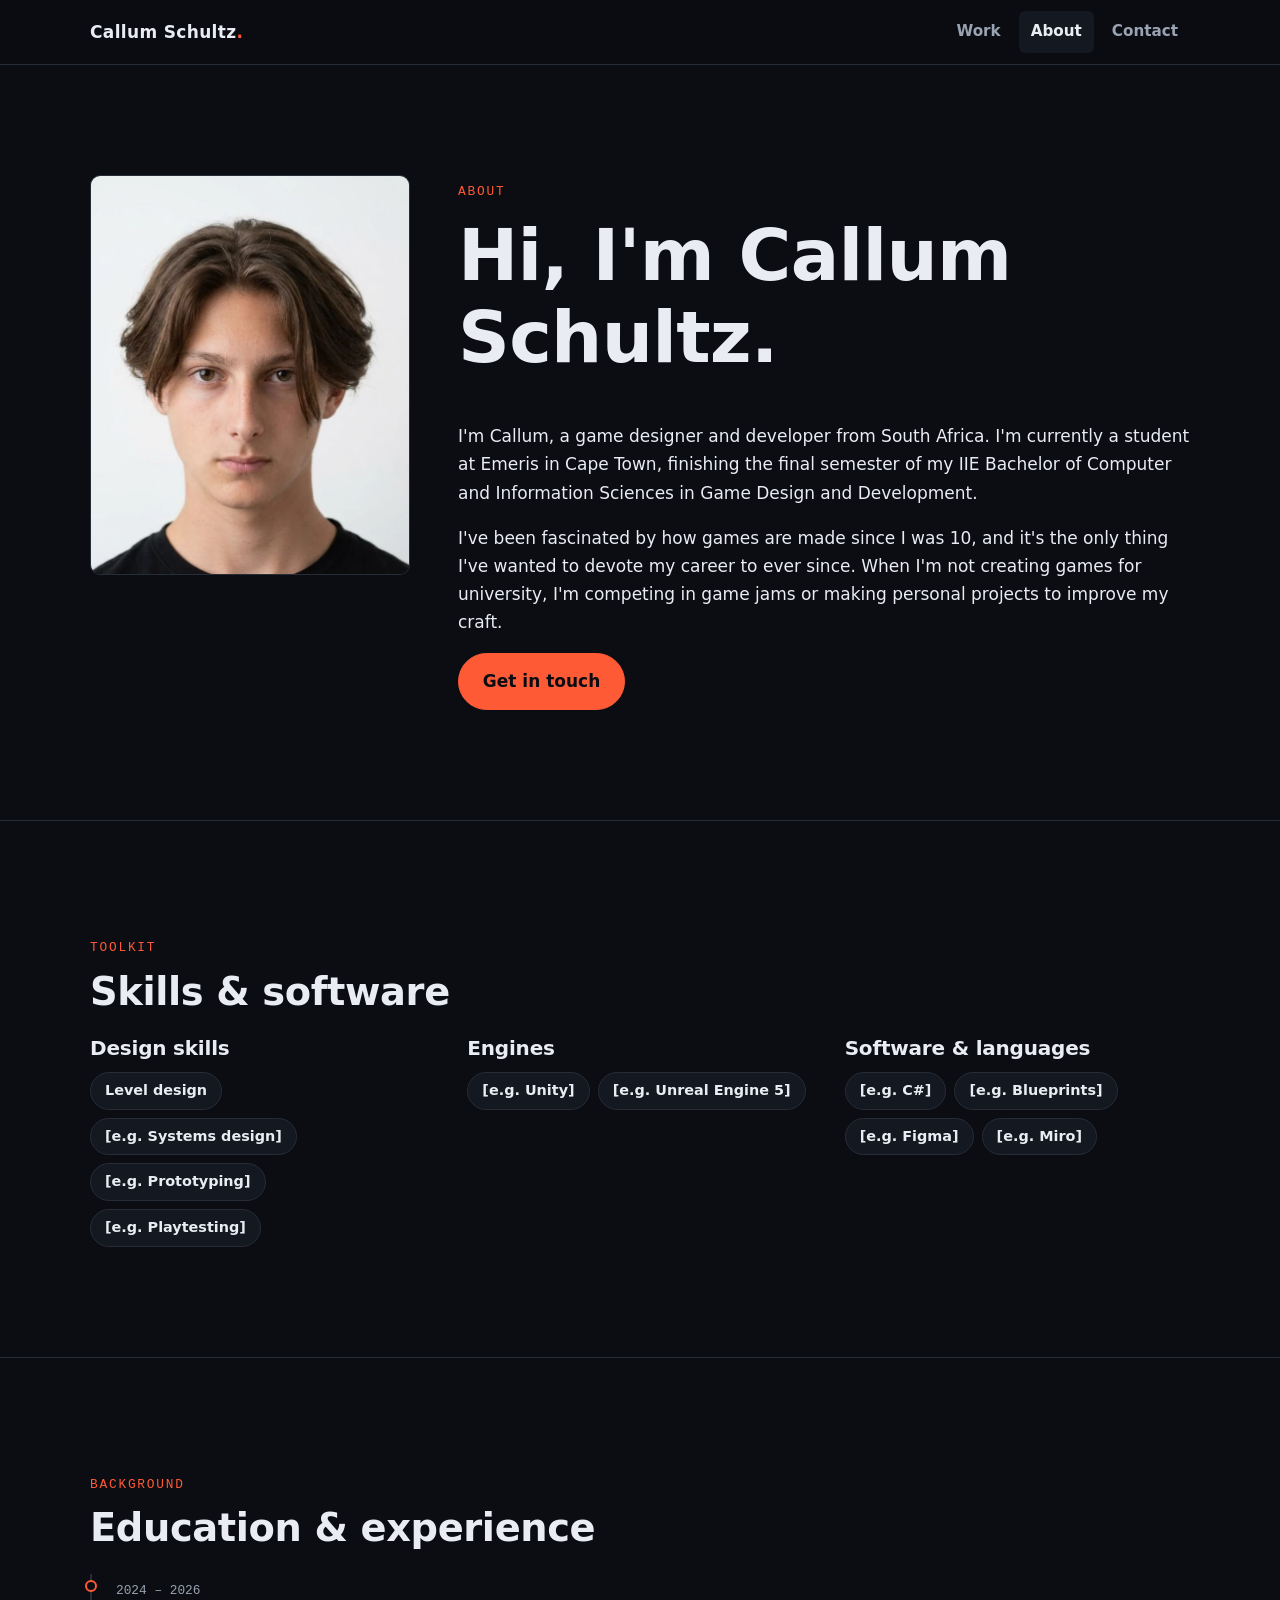
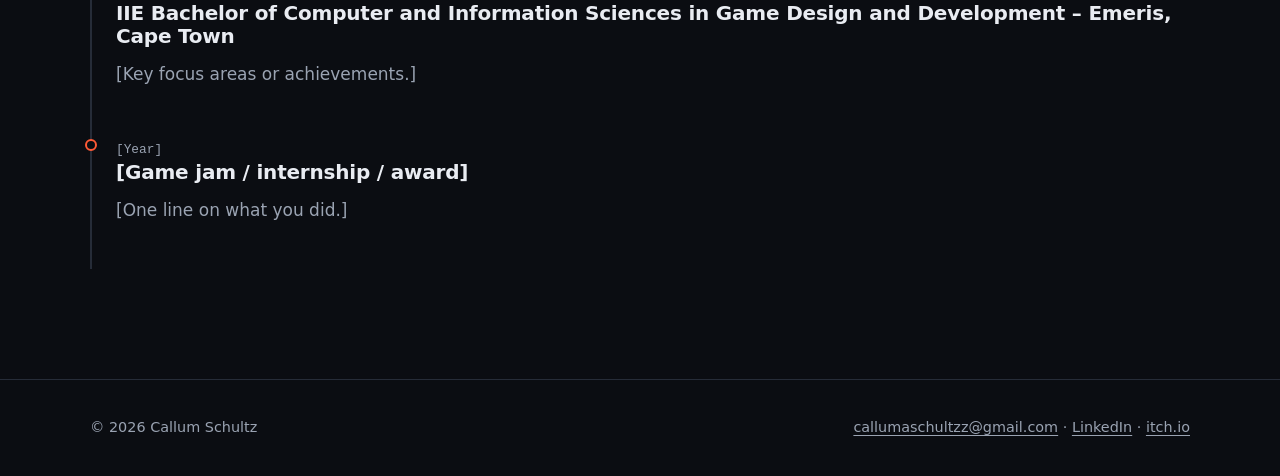
==== about.html @ 4b431e50 "Add real portrait to About page Co-Authored-By: Claude Opus 5.5 <noreply@anthropic.com> Claude-Sessi" ====
<!doctype html>
<html lang="en">
<head>
  <meta charset="utf-8">
  <meta name="viewport" content="width=device-width, initial-scale=1">
  <title>About – Callum Schultz</title>
  <meta name="description" content="About Callum Schultz: bio, skills, software and education.">
  <link rel="stylesheet" href="css/style.css">
</head>
<body>
  <a class="skip-link" href="#main">Skip to content</a>

  <header class="site-header">
    <div class="container">
      <a class="logo" href="index.html">Callum Schultz<span>.</span></a>
      <button class="nav-toggle" aria-expanded="false" aria-controls="site-nav">Menu</button>
      <nav id="site-nav" class="site-nav" aria-label="Main">
        <ul>
          <li><a href="index.html#work">Work</a></li>
          <li><a href="about.html" aria-current="page">About</a></li>
          <li><a href="contact.html">Contact</a></li>
          <!-- Résumé hidden until assets/resume/resume.pdf exists: <li class="nav-cta"><a href="assets/resume/resume.pdf" download>Résumé</a></li> -->
        </ul>
      </nav>
    </div>
  </header>

  <main id="main">
    <section class="section">
      <div class="container about-grid">
        <div>
          <img class="portrait" src="assets/img/portrait.webp" width="640" height="800" alt="Portrait of Callum Schultz">
        </div>
        <div class="prose">
          <span class="eyebrow">About</span>
          <h1>Hi, I'm Callum Schultz.</h1>
          <p>I'm Callum, a game designer and developer from South Africa. I'm currently a student at Emeris in Cape Town, finishing the final semester of my IIE Bachelor of Computer and Information Sciences in Game Design and Development.</p>
          <p>I've been fascinated by how games are made since I was 10, and it's the only thing I've wanted to devote my career to ever since. When I'm not creating games for university, I'm competing in game jams or making personal projects to improve my craft.</p>
          <div class="btn-row">
            <!-- Résumé hidden until assets/resume/resume.pdf exists: <a class="btn" href="assets/resume/resume.pdf" download>Download résumé</a> -->
            <a class="btn" href="contact.html">Get in touch</a>
          </div>
        </div>
      </div>
    </section>

    <section class="section">
      <div class="container">
        <span class="eyebrow">Toolkit</span>
        <h2>Skills &amp; software</h2>
        <div class="skill-columns">
          <div>
            <h3>Design skills</h3>
            <ul class="chip-list">
              <li>Level design</li>
              <li>[e.g. Systems design]</li>
              <li>[e.g. Prototyping]</li>
              <li>[e.g. Playtesting]</li>
            </ul>
          </div>
          <div>
            <h3>Engines</h3>
            <ul class="chip-list">
              <li>[e.g. Unity]</li>
              <li>[e.g. Unreal Engine 5]</li>
            </ul>
          </div>
          <div>
            <h3>Software &amp; languages</h3>
            <ul class="chip-list">
              <li>[e.g. C#]</li>
              <li>[e.g. Blueprints]</li>
              <li>[e.g. Figma]</li>
              <li>[e.g. Miro]</li>
            </ul>
          </div>
        </div>
      </div>
    </section>

    <section class="section">
      <div class="container">
        <span class="eyebrow">Background</span>
        <h2>Education &amp; experience</h2>
        <ol class="timeline">
          <li>
            <span class="when">2024 – 2026</span>
            <h3>IIE Bachelor of Computer and Information Sciences in Game Design and Development – Emeris, Cape Town</h3>
            <p class="muted">[Key focus areas or achievements.]</p>
          </li>
          <li>
            <span class="when">[Year]</span>
            <h3>[Game jam / internship / award]</h3>
            <p class="muted">[One line on what you did.]</p>
          </li>
        </ol>
      </div>
    </section>
  </main>

  <footer class="site-footer">
    <div class="container">
      <span>© <span id="year">2026</span> Callum Schultz</span>
      <span><a href="mailto:callumaschultzz@gmail.com">callumaschultzz@gmail.com</a> · <a href="https://www.linkedin.com/in/callum-schultz-7b737137b/" rel="noopener">LinkedIn</a> · <a href="https://callum-schultz.itch.io/" rel="noopener">itch.io</a></span>
    </div>
  </footer>

  <script src="js/main.js"></script>
</body>
</html>
---- css/style.css ----
/* ==========================================================================
   Portfolio – global styles
   Dark, game-industry aesthetic. System fonts only so the site renders
   identically offline on the Showcase computer.
   ========================================================================== */

:root {
  --bg: #0b0d12;
  --bg-raised: #141821;
  --bg-sunken: #07080b;
  --line: #262c38;
  --text: #e9ecf2;
  --text-muted: #9aa3b2;
  --accent: #ff5a36;
  --accent-soft: rgba(255, 90, 54, 0.14);
  --tag-school: #4fb3ff;
  --tag-released: #5be38a;

  --font-body: system-ui, -apple-system, "Segoe UI", Roboto, "Helvetica Neue", Arial, sans-serif;
  --font-mono: ui-monospace, "SFMono-Regular", Consolas, "Liberation Mono", monospace;

  --max-w: 1180px;
  --gutter: clamp(16px, 4vw, 40px);
  --radius: 10px;
}

*,
*::before,
*::after { box-sizing: border-box; }

html { scroll-behavior: smooth; }

body {
  margin: 0;
  background: var(--bg);
  color: var(--text);
  font-family: var(--font-body);
  font-size: 1.0625rem;
  line-height: 1.65;
  -webkit-font-smoothing: antialiased;
}

img, video, iframe { display: block; max-width: 100%; }
img { height: auto; }

a { color: var(--accent); text-decoration-thickness: 1px; text-underline-offset: 3px; }
a:hover { color: #fff; }

h1, h2, h3, h4 { line-height: 1.15; margin: 0 0 0.6em; letter-spacing: -0.01em; }
h1 { font-size: clamp(2.4rem, 6vw, 4.5rem); font-weight: 800; }
h2 { font-size: clamp(1.6rem, 3.2vw, 2.4rem); font-weight: 750; }
h3 { font-size: 1.25rem; font-weight: 700; }
p { margin: 0 0 1em; }

.container { width: 100%; max-width: var(--max-w); margin: 0 auto; padding: 0 var(--gutter); }
.section { padding: clamp(56px, 9vw, 110px) 0; }
.section + .section { border-top: 1px solid var(--line); }

.eyebrow {
  display: inline-block;
  font-family: var(--font-mono);
  font-size: 0.8rem;
  letter-spacing: 0.14em;
  text-transform: uppercase;
  color: var(--accent);
  margin-bottom: 0.9em;
}

.muted { color: var(--text-muted); }

.skip-link {
  position: absolute; left: -9999px; top: 8px;
  background: var(--accent); color: #000; padding: 8px 14px; z-index: 100;
}
.skip-link:focus { left: 8px; }

/* Placeholder marker – search for "TODO" in the HTML to find every gap */
.todo {
  background: var(--accent-soft);
  border: 1px dashed var(--accent);
  border-radius: 4px;
  padding: 0 0.35em;
}

/* ---------- Buttons ---------- */
.btn {
  display: inline-flex; align-items: center; gap: 0.5em;
  padding: 0.8em 1.4em;
  border-radius: 999px;
  border: 1px solid var(--accent);
  background: var(--accent);
  color: #0b0d12;
  font-weight: 700;
  text-decoration: none;
  transition: transform 0.15s ease, background 0.15s ease, color 0.15s ease;
}
.btn:hover { transform: translateY(-1px); background: #fff; border-color: #fff; color: #0b0d12; }
.btn--ghost { background: transparent; color: var(--text); border-color: var(--line); }
.btn--ghost:hover { background: var(--bg-raised); color: #fff; border-color: var(--text-muted); }
.btn-row { display: flex; flex-wrap: wrap; gap: 12px; }

/* ---------- Header / nav ---------- */
.site-header {
  position: sticky; top: 0; z-index: 50;
  background: rgba(11, 13, 18, 0.88);
  backdrop-filter: blur(10px);
  border-bottom: 1px solid var(--line);
}
.site-header .container {
  display: flex; align-items: center; justify-content: space-between;
  min-height: 64px; gap: 16px;
}
.logo { color: var(--text); font-weight: 800; text-decoration: none; letter-spacing: 0.02em; }
.logo span { color: var(--accent); }

.nav-toggle {
  display: none;
  background: none; border: 1px solid var(--line); border-radius: 6px;
  color: var(--text); padding: 8px 12px; font: inherit; cursor: pointer;
}
.site-nav ul { display: flex; gap: 6px; list-style: none; margin: 0; padding: 0; align-items: center; }
.site-nav a {
  display: block; padding: 8px 12px; border-radius: 6px;
  color: var(--text-muted); text-decoration: none; font-weight: 600; font-size: 0.95rem;
}
.site-nav a:hover, .site-nav a[aria-current="page"] { color: var(--text); background: var(--bg-raised); }
.site-nav .nav-cta a { color: #0b0d12; background: var(--accent); }
.site-nav .nav-cta a:hover { background: #fff; }

@media (max-width: 760px) {
  .nav-toggle { display: block; }
  .site-nav {
    position: absolute; left: 0; right: 0; top: 100%;
    background: var(--bg); border-bottom: 1px solid var(--line);
    display: none;
  }
  .site-nav.is-open { display: block; }
  .site-nav ul { flex-direction: column; align-items: stretch; padding: 12px var(--gutter) 20px; }
  .site-nav a { padding: 12px; }
}

/* ---------- Hero ---------- */
.hero {
  position: relative;
  min-height: min(88vh, 820px);
  display: flex; align-items: flex-end;
  padding: 120px 0 72px;
  overflow: hidden;
  isolation: isolate;
}
.hero__media { position: absolute; inset: 0; z-index: -2; }
.hero__media img, .hero__media iframe, .hero__media .placeholder { width: 100%; height: 100%; object-fit: cover; border: 0; border-radius: 0; }
.hero::after {
  content: ""; position: absolute; inset: 0; z-index: -1;
  background: linear-gradient(180deg, rgba(11,13,18,0.25) 0%, rgba(11,13,18,0.7) 55%, var(--bg) 100%);
}
.hero__role { font-size: clamp(1.15rem, 2.4vw, 1.6rem); color: var(--text); font-weight: 600; margin-bottom: 0.6em; }
.hero__intro { max-width: 60ch; color: var(--text-muted); font-size: 1.1rem; margin-bottom: 1.8em; }

/* ---------- Image placeholders (swap for <picture> once assets exist) ---------- */
.placeholder {
  display: grid; place-items: center;
  width: 100%;
  aspect-ratio: 16 / 9;
  background:
    repeating-linear-gradient(45deg, transparent 0 14px, rgba(255,255,255,0.025) 14px 28px),
    var(--bg-raised);
  border: 1px solid var(--line);
  border-radius: var(--radius);
  color: var(--text-muted);
  font-family: var(--font-mono);
  font-size: 0.8rem;
  text-align: center;
  padding: 16px;
}
.placeholder--poster { aspect-ratio: 2 / 3; }
.placeholder--square { aspect-ratio: 1 / 1; }

/* ---------- Project grid ---------- */
.filters { display: flex; flex-wrap: wrap; gap: 8px; margin: 0 0 28px; }
.filter-btn {
  font: inherit; font-size: 0.9rem; font-weight: 600;
  padding: 7px 16px; border-radius: 999px; cursor: pointer;
  background: transparent; color: var(--text-muted); border: 1px solid var(--line);
}
.filter-btn:hover { color: var(--text); border-color: var(--text-muted); }
.filter-btn[aria-pressed="true"] { background: var(--text); color: var(--bg); border-color: var(--text); }

.project-grid {
  display: grid; gap: 24px;
  grid-template-columns: repeat(auto-fill, minmax(min(100%, 320px), 1fr));
}
.project-card {
  display: flex; flex-direction: column;
  background: var(--bg-raised);
  border: 1px solid var(--line);
  border-radius: var(--radius);
  overflow: hidden;
  color: var(--text); text-decoration: none;
  transition: transform 0.2s ease, border-color 0.2s ease;
}
.project-card:hover { transform: translateY(-4px); border-color: var(--accent); color: var(--text); }
.project-card[hidden] { display: none; }
.project-card .placeholder, .project-card img { border-radius: 0; border: 0; aspect-ratio: 16 / 9; object-fit: cover; }
.project-card__body { padding: 20px 22px 24px; }
.project-card__body p { color: var(--text-muted); font-size: 0.95rem; margin: 0; }

.tag {
  display: inline-block;
  font-family: var(--font-mono); font-size: 0.72rem; letter-spacing: 0.08em; text-transform: uppercase;
  padding: 3px 9px; border-radius: 4px; margin: 0 6px 10px 0;
  border: 1px solid currentColor;
}
.tag--school { color: var(--tag-school); }
.tag--released { color: var(--tag-released); }
.tag--role { color: var(--text-muted); }

/* ---------- Project page ---------- */
.project-hero { padding: 56px 0 40px; }
.project-hero__grid {
  display: grid; gap: 40px; align-items: start;
  grid-template-columns: minmax(0, 340px) minmax(0, 1fr);
}
@media (max-width: 820px) { .project-hero__grid { grid-template-columns: 1fr; } .project-hero__grid > :first-child { max-width: 360px; } }

.facts { display: grid; gap: 14px 28px; grid-template-columns: repeat(auto-fit, minmax(180px, 1fr)); margin: 24px 0 0; }
.facts dt { font-family: var(--font-mono); font-size: 0.75rem; letter-spacing: 0.1em; text-transform: uppercase; color: var(--text-muted); }
.facts dd { margin: 2px 0 0; font-weight: 600; }

.case-block { display: grid; gap: 32px; grid-template-columns: 220px minmax(0, 1fr); }
@media (max-width: 820px) { .case-block { grid-template-columns: 1fr; gap: 8px; } }
.case-block h2 { font-size: 1.4rem; }
.prose { max-width: 70ch; }
.prose ul { padding-left: 1.2em; }
.prose li { margin-bottom: 0.4em; }

.chip-list { display: flex; flex-wrap: wrap; gap: 8px; list-style: none; padding: 0; margin: 0; }
.chip-list li {
  padding: 6px 14px; border-radius: 999px; font-size: 0.9rem; font-weight: 600;
  background: var(--bg-raised); border: 1px solid var(--line);
}

.process-grid { display: grid; gap: 20px; grid-template-columns: repeat(auto-fill, minmax(min(100%, 260px), 1fr)); }
.process-grid figure { margin: 0; }
.process-grid figcaption { font-size: 0.88rem; color: var(--text-muted); margin-top: 8px; }

.video-embed { position: relative; aspect-ratio: 16 / 9; background: var(--bg-sunken); border-radius: var(--radius); overflow: hidden; border: 1px solid var(--line); }
.video-embed iframe { position: absolute; inset: 0; width: 100%; height: 100%; border: 0; }

.link-cards { display: grid; gap: 20px; grid-template-columns: repeat(auto-fit, minmax(min(100%, 300px), 1fr)); }
.link-card {
  display: flex; gap: 20px; align-items: center;
  padding: 20px; border-radius: var(--radius);
  background: var(--bg-raised); border: 1px solid var(--line);
}
.link-card .qr { flex: 0 0 120px; }
.link-card .qr img, .link-card .qr .placeholder { width: 120px; height: 120px; background: #fff; border-radius: 6px; }
.link-card .qr .placeholder { background: var(--bg-sunken); font-size: 0.65rem; padding: 6px; }
.link-card h3 { margin-bottom: 0.3em; }
.link-card p { color: var(--text-muted); font-size: 0.92rem; word-break: break-all; }

.project-nav { display: flex; justify-content: space-between; gap: 16px; flex-wrap: wrap; }

/* ---------- About ---------- */
.about-grid { display: grid; gap: 48px; grid-template-columns: minmax(0, 320px) minmax(0, 1fr); align-items: start; }
@media (max-width: 820px) { .about-grid { grid-template-columns: 1fr; } .about-grid > :first-child { max-width: 320px; } }
.skill-columns { display: grid; gap: 32px; grid-template-columns: repeat(auto-fit, minmax(220px, 1fr)); }
.timeline { list-style: none; padding: 0; margin: 0; border-left: 2px solid var(--line); }
.timeline li { position: relative; padding: 0 0 28px 24px; }
.timeline li::before {
  content: ""; position: absolute; left: -7px; top: 6px;
  width: 12px; height: 12px; border-radius: 50%;
  background: var(--bg); border: 2px solid var(--accent);
}
.timeline .when { font-family: var(--font-mono); font-size: 0.8rem; color: var(--text-muted); }

/* ---------- Contact ---------- */
.contact-list { list-style: none; padding: 0; margin: 0; display: grid; gap: 12px; max-width: 560px; }
.contact-list a {
  display: flex; justify-content: space-between; align-items: center; gap: 16px;
  padding: 18px 22px; border-radius: var(--radius);
  background: var(--bg-raised); border: 1px solid var(--line);
  color: var(--text); text-decoration: none; font-weight: 600;
}
.contact-list a:hover { border-color: var(--accent); }
.contact-list .label { font-family: var(--font-mono); font-size: 0.78rem; letter-spacing: 0.1em; text-transform: uppercase; color: var(--text-muted); }

/* ---------- Footer ---------- */
.site-footer { border-top: 1px solid var(--line); padding: 36px 0; color: var(--text-muted); font-size: 0.9rem; }
.site-footer .container { display: flex; flex-wrap: wrap; justify-content: space-between; gap: 16px; }
.site-footer a { color: var(--text-muted); }
.site-footer a:hover { color: var(--text); }

@media (prefers-reduced-motion: reduce) {
  *, *::before, *::after { transition: none !important; scroll-behavior: auto !important; }
}

/* ---------- Real images in placeholder slots ---------- */
.video-embed img { position: absolute; inset: 0; width: 100%; height: 100%; object-fit: cover; }
.process-grid img { width: 100%; aspect-ratio: 16 / 9; object-fit: cover; border-radius: var(--radius); border: 1px solid var(--line); }
img.poster, img.portrait { width: 100%; border-radius: var(--radius); border: 1px solid var(--line); }
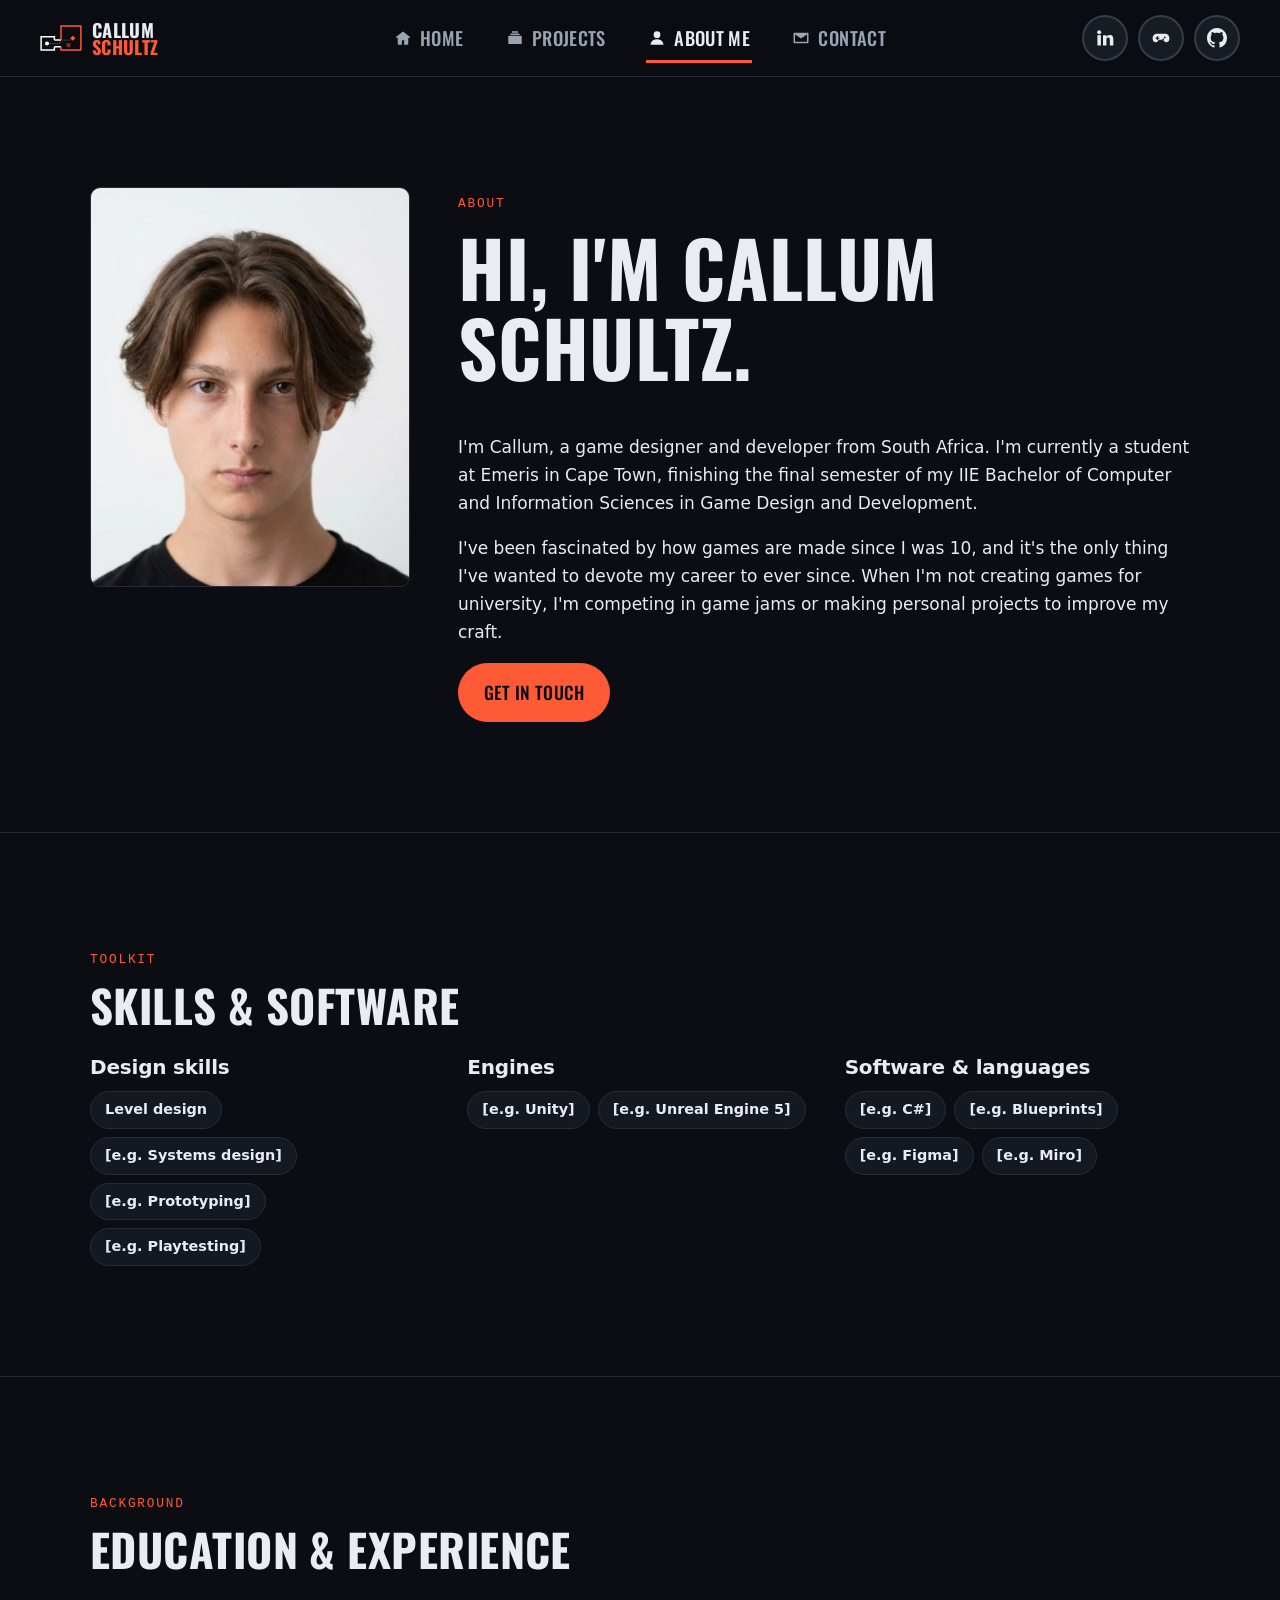
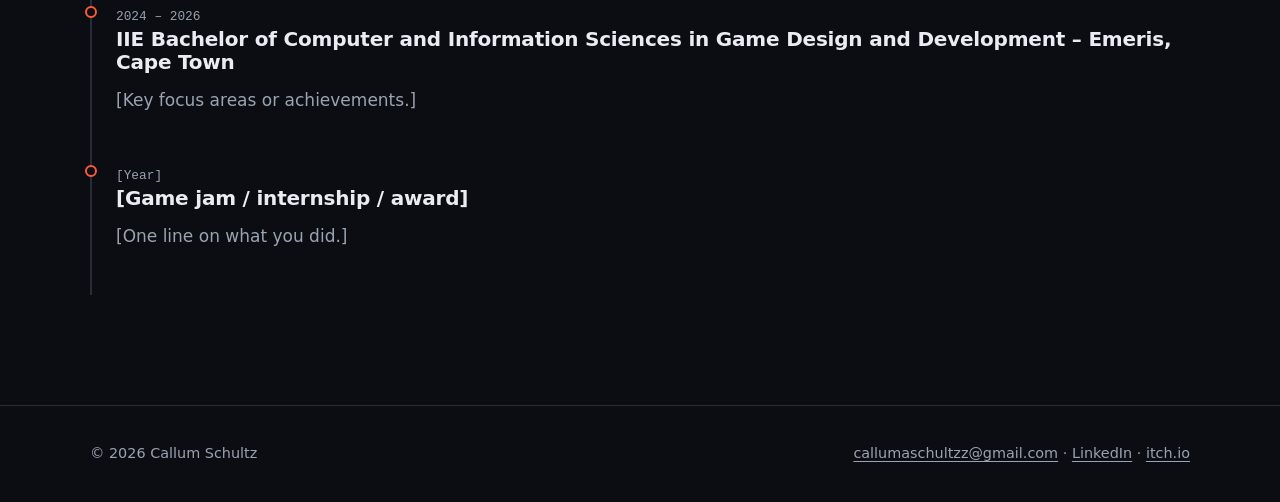
==== commit 899139cc: "Full-screen centred hero and new site header Home opens on a full-screen intro inspired by yoann-pie" ====
--- a/about.html
+++ b/about.html
@@ -11,16 +11,32 @@
   <a class="skip-link" href="#main">Skip to content</a>
 
   <header class="site-header">
-    <div class="container">
-      <a class="logo" href="index.html">Callum Schultz<span>.</span></a>
+    <div class="header-inner">
+      <a class="brand" href="index.html" aria-label="Callum Schultz – home">
+        <svg class="brand__mark" viewBox="6 14 228 142" aria-hidden="true" focusable="false">
+          <path d="M84 96V78H12v72h72v-18M84 96h36M84 132h36" fill="none" stroke="#fff" stroke-width="8" stroke-linejoin="miter"/>
+          <path d="M120 96V20h108v130H120v-18" fill="none" stroke="var(--accent)" stroke-width="8" stroke-linejoin="miter"/>
+          <path d="M60 114h56v-18h56" fill="none" stroke="#fff" stroke-width="3" stroke-dasharray="6 6" opacity=".7"/>
+          <circle cx="44" cy="114" r="11" fill="#fff"/>
+          <path d="M184 72l14 14-14 14-14-14z" fill="var(--accent)"/>
+          <rect x="150" y="112" width="22" height="22" fill="var(--accent)" opacity=".45"/>
+        </svg>
+        <span class="brand__name"><span>Callum</span><span>Schultz</span></span>
+      </a>
       <button class="nav-toggle" aria-expanded="false" aria-controls="site-nav">Menu</button>
       <nav id="site-nav" class="site-nav" aria-label="Main">
         <ul>
-          <li><a href="index.html#work">Work</a></li>
-          <li><a href="about.html" aria-current="page">About</a></li>
-          <li><a href="contact.html">Contact</a></li>
-          <!-- Résumé hidden until assets/resume/resume.pdf exists: <li class="nav-cta"><a href="assets/resume/resume.pdf" download>Résumé</a></li> -->
+          <li><a href="index.html"><svg viewBox="0 0 24 24" aria-hidden="true"><path fill="currentColor" d="M12 3.2 2.5 10.6l1.2 1.6L5 11.2V20a1 1 0 0 0 1 1h4.5v-6h3v6H18a1 1 0 0 0 1-1v-8.8l1.3 1 1.2-1.6z"/></svg><span>Home</span></a></li>
+          <li><a href="index.html#work"><svg viewBox="0 0 24 24" aria-hidden="true"><path fill="currentColor" d="M4 9h16a1 1 0 0 1 1 1v9a1 1 0 0 1-1 1H4a1 1 0 0 1-1-1v-9a1 1 0 0 1 1-1zm2-3h12v2H6zm2-3h8v2H8z"/></svg><span>Projects</span></a></li>
+          <li><a href="about.html" aria-current="page"><svg viewBox="0 0 24 24" aria-hidden="true"><circle cx="12" cy="7.5" r="4.5" fill="currentColor"/><path fill="currentColor" d="M3.5 21c0-4.7 3.8-7.5 8.5-7.5s8.5 2.8 8.5 7.5z"/></svg><span>About me</span></a></li>
+          <li><a href="contact.html"><svg viewBox="0 0 24 24" aria-hidden="true"><path fill="currentColor" d="M3 5h18a1 1 0 0 1 1 1v12a1 1 0 0 1-1 1H3a1 1 0 0 1-1-1V6a1 1 0 0 1 1-1zm1 2.3V17h16V7.3l-8 5.4z"/></svg><span>Contact</span></a></li>
         </ul>
+        <div class="header-actions">
+          <!-- Résumé hidden until assets/resume/resume.pdf exists: <a class="pill" href="assets/resume/resume.pdf" download><span>My résumé</span><svg viewBox="0 0 24 24" aria-hidden="true"><path fill="currentColor" d="M6 2h9l5 5v14a1 1 0 0 1-1 1H6a1 1 0 0 1-1-1V3a1 1 0 0 1 1-1zm2 9v2h8v-2zm0 4v2h6v-2zm6-11v4h4z"/></svg></a> -->
+          <a class="icon-btn" href="https://www.linkedin.com/in/callum-schultz-7b737137b/" rel="noopener" aria-label="LinkedIn"><svg viewBox="0 0 24 24" aria-hidden="true"><circle cx="5" cy="5" r="2.4" fill="currentColor"/><rect x="2.9" y="8.6" width="4.2" height="12.4" fill="currentColor"/><path fill="currentColor" d="M9.6 8.6h4v1.8c.6-1.1 2-2.1 4.1-2.1 3.6 0 4.3 2.3 4.3 5.4V21h-4.2v-6.3c0-1.5 0-3.3-2-3.3s-2.1 1.5-2.1 3.2V21H9.6z"/></svg></a>
+          <a class="icon-btn" href="https://callum-schultz.itch.io/" rel="noopener" aria-label="itch.io"><svg viewBox="0 0 24 24" aria-hidden="true"><path fill="currentColor" d="M7 7h10a5 5 0 0 1 5 5v1.5a3.5 3.5 0 0 1-6.3 2.1L14.5 14h-5l-1.2 1.6A3.5 3.5 0 0 1 2 13.5V12a5 5 0 0 1 5-5zm0 3v1.5H5.5V13H7v1.5h1.5V13H10v-1.5H8.5V10zm9.5.2a1.1 1.1 0 1 0 0 2.2 1.1 1.1 0 0 0 0-2.2zm-2 2.4a1.1 1.1 0 1 0 0 2.2 1.1 1.1 0 0 0 0-2.2z"/></svg></a>
+          <a class="icon-btn" href="https://github.com/Callumschultz" rel="noopener" aria-label="GitHub"><svg viewBox="0 0 16 16" aria-hidden="true"><path fill="currentColor" d="M8 0C3.58 0 0 3.58 0 8c0 3.54 2.29 6.53 5.47 7.59.4.07.55-.17.55-.38 0-.19-.01-.82-.01-1.49-2.01.37-2.53-.49-2.69-.94-.09-.23-.48-.94-.82-1.13-.28-.15-.68-.52-.01-.53.63-.01 1.08.58 1.23.82.72 1.21 1.87.87 2.33.66.07-.52.28-.87.51-1.07-1.78-.2-3.64-.89-3.64-3.95 0-.87.31-1.59.82-2.15-.08-.2-.36-1.02.08-2.12 0 0 .67-.21 2.2.82.64-.18 1.32-.27 2-.27.68 0 1.36.09 2 .27 1.53-1.04 2.2-.82 2.2-.82.44 1.1.16 1.92.08 2.12.51.56.82 1.27.82 2.15 0 3.07-1.87 3.75-3.65 3.95.29.25.54.73.54 1.48 0 1.07-.01 1.93-.01 2.2 0 .21.15.46.55.38A8.013 8.013 0 0016 8c0-4.42-3.58-8-8-8z"/></svg></a>
+        </div>
       </nav>
     </div>
   </header>
--- a/css/style.css
+++ b/css/style.css
@@ -3,6 +3,17 @@
    Dark, game-industry aesthetic. System fonts only so the site renders
    identically offline on the Showcase computer.
    ========================================================================== */
+
+@font-face {
+  font-family: "Oswald";
+  src: url("../assets/fonts/oswald-latin-500-normal.woff2") format("woff2");
+  font-weight: 500; font-style: normal; font-display: swap;
+}
+@font-face {
+  font-family: "Oswald";
+  src: url("../assets/fonts/oswald-latin-700-normal.woff2") format("woff2");
+  font-weight: 700; font-style: normal; font-display: swap;
+}
 
 :root {
   --bg: #0b0d12;
@@ -17,6 +28,7 @@
   --tag-released: #5be38a;
 
   --font-body: system-ui, -apple-system, "Segoe UI", Roboto, "Helvetica Neue", Arial, sans-serif;
+  --font-display: "Oswald", "Arial Narrow", Impact, sans-serif;
   --font-mono: ui-monospace, "SFMono-Regular", Consolas, "Liberation Mono", monospace;
 
   --max-w: 1180px;
@@ -47,8 +59,9 @@
 a:hover { color: #fff; }
 
 h1, h2, h3, h4 { line-height: 1.15; margin: 0 0 0.6em; letter-spacing: -0.01em; }
-h1 { font-size: clamp(2.4rem, 6vw, 4.5rem); font-weight: 800; }
-h2 { font-size: clamp(1.6rem, 3.2vw, 2.4rem); font-weight: 750; }
+h1, h2 { font-family: var(--font-display); font-weight: 700; text-transform: uppercase; letter-spacing: 0.01em; line-height: 1.05; }
+h1 { font-size: clamp(2.6rem, 6vw, 4.8rem); }
+h2 { font-size: clamp(1.9rem, 3.6vw, 2.8rem); }
 h3 { font-size: 1.25rem; font-weight: 700; }
 p { margin: 0 0 1em; }
 
@@ -68,6 +81,11 @@
 
 .muted { color: var(--text-muted); }
 
+.sr-only {
+  position: absolute; width: 1px; height: 1px; padding: 0; margin: -1px;
+  overflow: hidden; clip: rect(0 0 0 0); white-space: nowrap; border: 0;
+}
+
 .skip-link {
   position: absolute; left: -9999px; top: 8px;
   background: var(--accent); color: #000; padding: 8px 14px; z-index: 100;
@@ -90,7 +108,8 @@
   border: 1px solid var(--accent);
   background: var(--accent);
   color: #0b0d12;
-  font-weight: 700;
+  font-family: var(--font-display); font-weight: 500; font-size: 1.1rem;
+  letter-spacing: 0.02em; text-transform: uppercase;
   text-decoration: none;
   transition: transform 0.15s ease, background 0.15s ease, color 0.15s ease;
 }
@@ -102,60 +121,150 @@
 /* ---------- Header / nav ---------- */
 .site-header {
   position: sticky; top: 0; z-index: 50;
-  background: rgba(11, 13, 18, 0.88);
+  background: rgba(11, 13, 18, 0.9);
   backdrop-filter: blur(10px);
   border-bottom: 1px solid var(--line);
-}
-.site-header .container {
-  display: flex; align-items: center; justify-content: space-between;
-  min-height: 64px; gap: 16px;
-}
-.logo { color: var(--text); font-weight: 800; text-decoration: none; letter-spacing: 0.02em; }
-.logo span { color: var(--accent); }
+  transition: background 0.3s ease, border-color 0.3s ease;
+}
+/* Home page: header floats over the hero until you scroll (toggled in main.js) */
+.site-header.is-transparent { background: transparent; border-bottom-color: transparent; backdrop-filter: none; }
+
+.header-inner {
+  display: grid; grid-template-columns: 1fr auto 1fr; align-items: center; gap: 16px;
+  max-width: 1600px; min-height: 76px; margin: 0 auto; padding: 0 var(--gutter);
+}
+.brand { display: inline-flex; align-items: center; gap: 10px; justify-self: start; color: var(--text); text-decoration: none; }
+.brand:hover { color: var(--text); }
+.brand__mark { width: 42px; height: auto; }
+.brand__name {
+  display: flex; flex-direction: column;
+  font-family: var(--font-display); font-weight: 700; font-size: 1.15rem;
+  line-height: 0.95; letter-spacing: 0.02em; text-transform: uppercase;
+}
+.brand__name span:last-child { color: var(--accent); }
+
+.site-nav { display: contents; }
+.site-nav ul { display: flex; gap: clamp(12px, 3vw, 48px); list-style: none; margin: 0; padding: 0; }
+.site-nav ul a {
+  display: flex; align-items: center; gap: 8px;
+  padding: 10px 2px 7px;
+  border-bottom: 3px solid transparent;
+  font-family: var(--font-display); font-weight: 500; font-size: 1.15rem;
+  letter-spacing: 0.02em; text-transform: uppercase;
+  color: var(--text-muted); text-decoration: none;
+}
+.site-nav ul a svg { width: 18px; height: 18px; flex: none; }
+.site-nav ul a:hover { color: var(--text); }
+.site-nav ul a[aria-current="page"] { color: var(--text); border-bottom-color: var(--accent); }
+
+.header-actions { display: flex; align-items: center; gap: 10px; justify-self: end; }
+
+.pill {
+  display: inline-flex; align-items: center; gap: 12px;
+  padding: 10px 26px;
+  border: 2px solid #363c48; border-radius: 999px;
+  background: rgba(28, 32, 40, 0.75);
+  color: var(--text); text-decoration: none;
+  font-family: var(--font-display); font-weight: 500; font-size: 1.15rem;
+  letter-spacing: 0.02em; text-transform: uppercase;
+  transition: border-color 0.2s ease, background 0.2s ease, transform 0.2s ease;
+}
+.pill:hover { border-color: var(--accent); background: rgba(38, 42, 52, 0.9); color: #fff; transform: translateY(-1px); }
+.pill svg { width: 20px; height: 20px; flex: none; }
+.pill--lg { padding: 14px 34px; font-size: 1.35rem; }
+
+.icon-btn {
+  display: grid; place-items: center; width: 46px; height: 46px; flex: none;
+  border: 2px solid #363c48; border-radius: 50%;
+  background: rgba(28, 32, 40, 0.75); color: var(--text);
+  transition: border-color 0.2s ease, color 0.2s ease;
+}
+.icon-btn:hover { border-color: var(--accent); color: var(--accent); }
+.icon-btn svg { width: 20px; height: 20px; }
 
 .nav-toggle {
-  display: none;
+  display: none; justify-self: end;
   background: none; border: 1px solid var(--line); border-radius: 6px;
-  color: var(--text); padding: 8px 12px; font: inherit; cursor: pointer;
-}
-.site-nav ul { display: flex; gap: 6px; list-style: none; margin: 0; padding: 0; align-items: center; }
-.site-nav a {
-  display: block; padding: 8px 12px; border-radius: 6px;
-  color: var(--text-muted); text-decoration: none; font-weight: 600; font-size: 0.95rem;
-}
-.site-nav a:hover, .site-nav a[aria-current="page"] { color: var(--text); background: var(--bg-raised); }
-.site-nav .nav-cta a { color: #0b0d12; background: var(--accent); }
-.site-nav .nav-cta a:hover { background: #fff; }
-
-@media (max-width: 760px) {
+  color: var(--text); padding: 8px 14px; cursor: pointer;
+  font-family: var(--font-display); font-size: 1rem; text-transform: uppercase; letter-spacing: 0.04em;
+}
+
+@media (max-width: 960px) {
+  .header-inner { grid-template-columns: 1fr auto; min-height: 64px; }
   .nav-toggle { display: block; }
   .site-nav {
+    display: none;
     position: absolute; left: 0; right: 0; top: 100%;
+    padding: 4px var(--gutter) 20px;
     background: var(--bg); border-bottom: 1px solid var(--line);
-    display: none;
   }
   .site-nav.is-open { display: block; }
-  .site-nav ul { flex-direction: column; align-items: stretch; padding: 12px var(--gutter) 20px; }
-  .site-nav a { padding: 12px; }
-}
-
-/* ---------- Hero ---------- */
+  .site-nav ul { flex-direction: column; gap: 0; }
+  .site-nav ul a { padding: 14px 4px; border-bottom: 1px solid var(--line); }
+  .site-nav ul a[aria-current="page"] { color: var(--accent); border-bottom-color: var(--line); }
+  .header-actions { padding-top: 16px; }
+}
+
+/* ---------- Hero (home: full screen, centred) ---------- */
 .hero {
-  position: relative;
-  min-height: min(88vh, 820px);
-  display: flex; align-items: flex-end;
-  padding: 120px 0 72px;
-  overflow: hidden;
-  isolation: isolate;
-}
-.hero__media { position: absolute; inset: 0; z-index: -2; }
-.hero__media img, .hero__media iframe, .hero__media .placeholder { width: 100%; height: 100%; object-fit: cover; border: 0; border-radius: 0; }
+  position: relative; isolation: isolate; overflow: hidden;
+  display: grid; place-items: center; text-align: center;
+  min-height: 100vh; min-height: 100svh;
+  margin-top: -77px; /* slide up under the transparent header */
+  padding: 120px var(--gutter) 150px;
+}
+.hero__media { position: absolute; inset: 0; z-index: -3; }
+.hero__media img { width: 100%; height: 100%; object-fit: cover; opacity: 0.3; filter: blur(2px) grayscale(0.4); transform: scale(1.04); }
 .hero::after {
-  content: ""; position: absolute; inset: 0; z-index: -1;
-  background: linear-gradient(180deg, rgba(11,13,18,0.25) 0%, rgba(11,13,18,0.7) 55%, var(--bg) 100%);
-}
-.hero__role { font-size: clamp(1.15rem, 2.4vw, 1.6rem); color: var(--text); font-weight: 600; margin-bottom: 0.6em; }
+  content: ""; position: absolute; inset: 0; z-index: -2;
+  background: radial-gradient(ellipse at center, rgba(11, 13, 18, 0.35) 0%, rgba(11, 13, 18, 0.85) 65%, var(--bg) 100%);
+}
+.hero__watermark {
+  position: absolute; top: 0; bottom: 0; left: clamp(8px, 2vw, 32px); z-index: -1;
+  writing-mode: vertical-rl; transform: rotate(180deg);
+  font-family: var(--font-display); font-weight: 700; font-size: clamp(4rem, 7vw, 6.5rem);
+  line-height: 1; text-transform: uppercase; white-space: nowrap; overflow: hidden;
+  color: rgba(255, 255, 255, 0.035);
+  pointer-events: none; user-select: none;
+}
+.hero__hatch {
+  position: absolute; top: 96px; left: clamp(150px, 17vw, 330px); z-index: -1;
+  width: 70px; height: 70px;
+  background: repeating-linear-gradient(-45deg, rgba(255, 255, 255, 0.12) 0 2px, transparent 2px 9px);
+}
+.hero__mark { display: block; width: clamp(140px, 16vw, 220px); height: auto; margin: 0 auto 22px; }
+.hero__name {
+  margin: 0;
+  font-family: var(--font-display); font-weight: 700; font-size: clamp(3.2rem, 9vw, 7rem);
+  line-height: 1; letter-spacing: 0.01em; text-transform: uppercase;
+}
+.hero__name .accent { color: var(--accent); }
+.hero__role {
+  min-height: 1.25em; margin: 8px 0 38px;
+  font-family: var(--font-display); font-weight: 500; font-size: clamp(1.5rem, 3.6vw, 2.8rem);
+  text-transform: uppercase; color: #6f7684;
+}
+.typewriter::after {
+  content: ""; display: inline-block; width: 0.5em; height: 1em; margin-left: 3px;
+  vertical-align: -0.1em; background: currentColor; opacity: 0.6;
+  animation: blink 1s steps(1) infinite;
+}
+@keyframes blink { 50% { opacity: 0; } }
+.btn-row--center { justify-content: center; }
+.hero__scroll { position: absolute; bottom: 28px; left: 50%; transform: translateX(-50%); font-size: 1.05rem; padding: 10px 24px; }
+.hero__scroll:hover { transform: translateX(-50%) translateY(-1px); }
+.hero__scroll svg { animation: bob 1.6s ease-in-out infinite; }
+@keyframes bob { 50% { transform: translateY(3px); } }
 .hero__intro { max-width: 60ch; color: var(--text-muted); font-size: 1.1rem; margin-bottom: 1.8em; }
+
+@media (max-width: 960px) {
+  .hero { margin-top: -65px; }
+  .hero__watermark, .hero__hatch { display: none; }
+}
+
+/* ---------- Home intro ---------- */
+.intro { display: grid; gap: 48px; grid-template-columns: minmax(0, 280px) minmax(0, 1fr); align-items: center; }
+@media (max-width: 760px) { .intro { grid-template-columns: 1fr; gap: 28px; } .intro .portrait { max-width: 240px; } }
 
 /* ---------- Image placeholders (swap for <picture> once assets exist) ---------- */
 .placeholder {
@@ -292,7 +401,7 @@
 .site-footer a:hover { color: var(--text); }
 
 @media (prefers-reduced-motion: reduce) {
-  *, *::before, *::after { transition: none !important; scroll-behavior: auto !important; }
+  *, *::before, *::after { transition: none !important; animation: none !important; scroll-behavior: auto !important; }
 }
 
 /* ---------- Real images in placeholder slots ---------- */
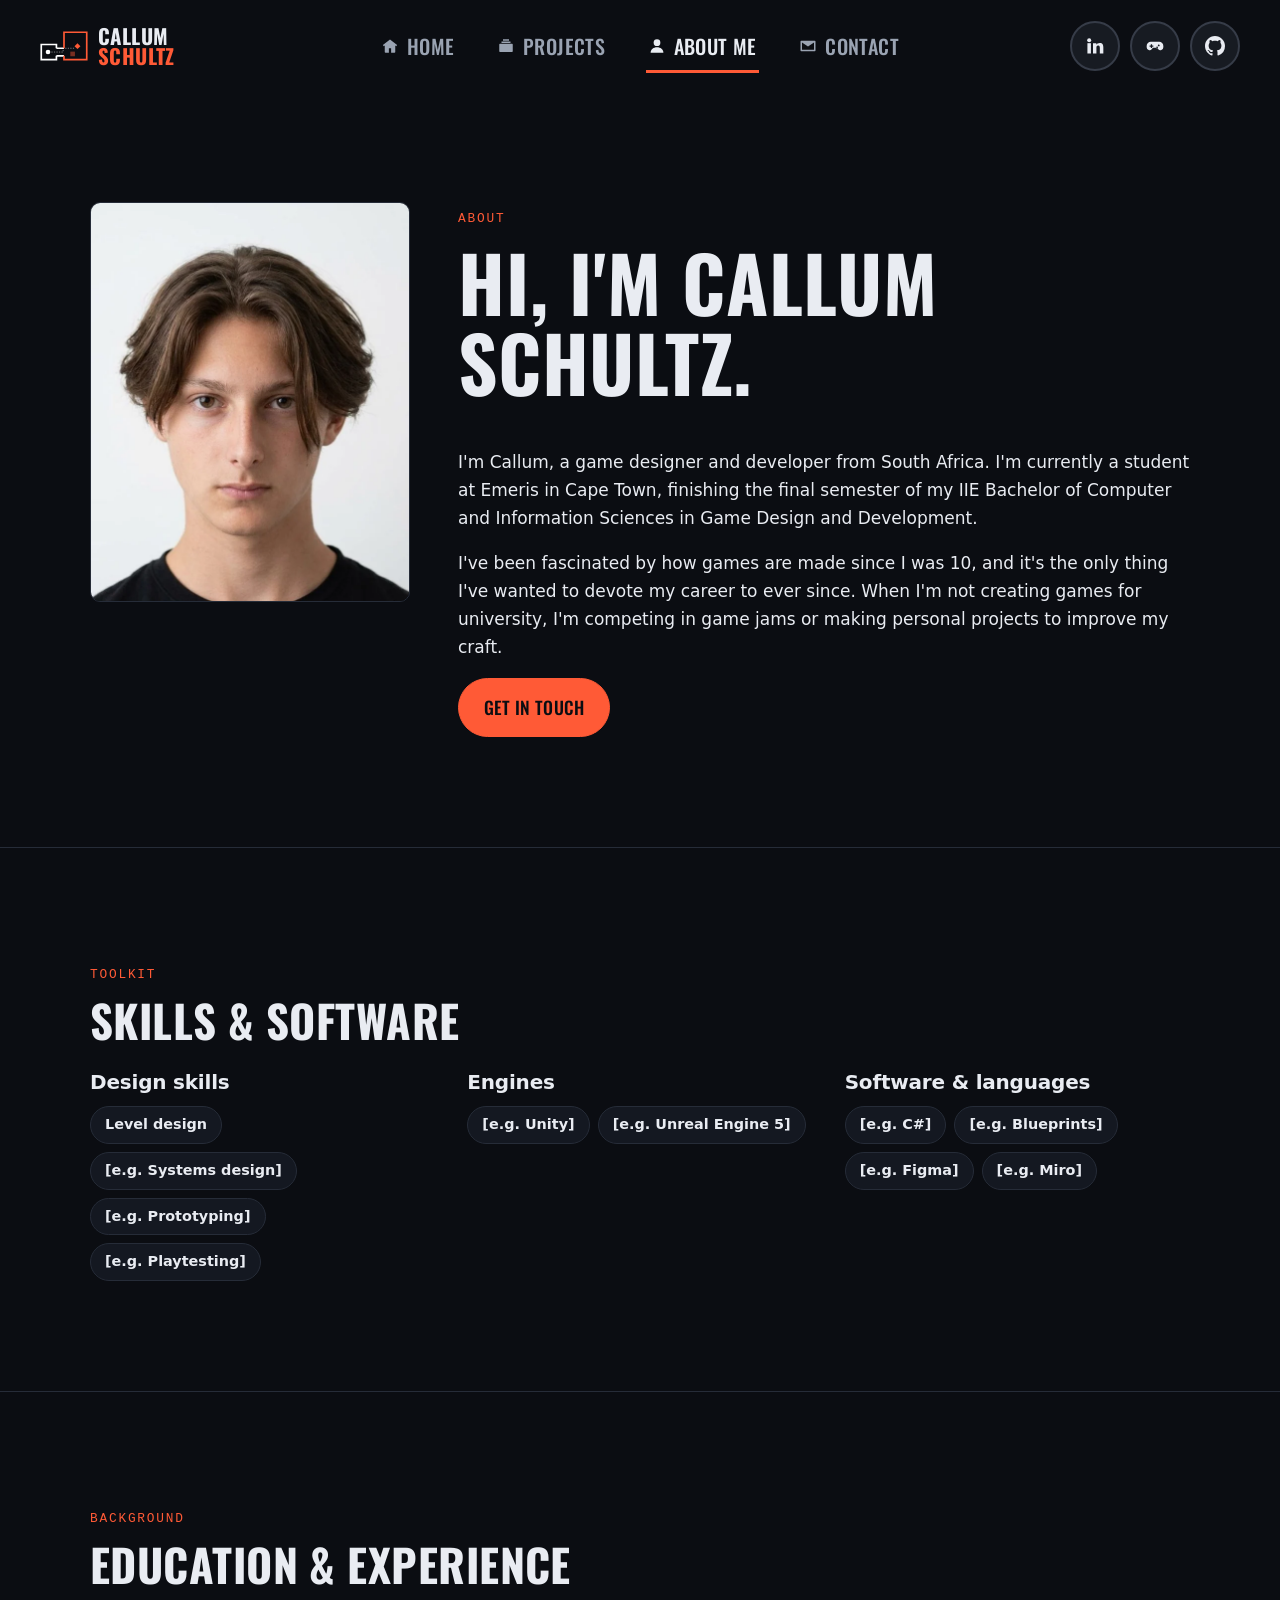
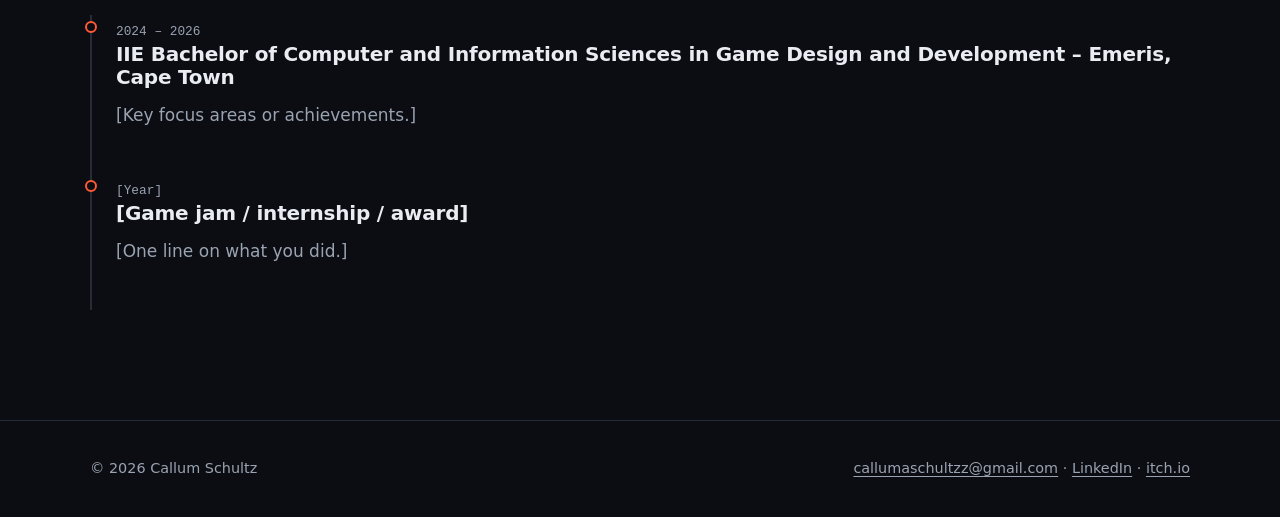
==== commit 7b4b902e: "Add motion: hero intro, scroll reveals, page transitions, hover polish - Hero: logo walls draw in, p" ====
--- a/about.html
+++ b/about.html
@@ -5,6 +5,7 @@
   <meta name="viewport" content="width=device-width, initial-scale=1">
   <title>About – Callum Schultz</title>
   <meta name="description" content="About Callum Schultz: bio, skills, software and education.">
+  <script>document.documentElement.classList.add('js')</script>
   <link rel="stylesheet" href="css/style.css">
 </head>
 <body>
@@ -14,12 +15,12 @@
     <div class="header-inner">
       <a class="brand" href="index.html" aria-label="Callum Schultz – home">
         <svg class="brand__mark" viewBox="6 14 228 142" aria-hidden="true" focusable="false">
-          <path d="M84 96V78H12v72h72v-18M84 96h36M84 132h36" fill="none" stroke="#fff" stroke-width="8" stroke-linejoin="miter"/>
-          <path d="M120 96V20h108v130H120v-18" fill="none" stroke="var(--accent)" stroke-width="8" stroke-linejoin="miter"/>
-          <path d="M60 114h56v-18h56" fill="none" stroke="#fff" stroke-width="3" stroke-dasharray="6 6" opacity=".7"/>
-          <circle cx="44" cy="114" r="11" fill="#fff"/>
-          <path d="M184 72l14 14-14 14-14-14z" fill="var(--accent)"/>
-          <rect x="150" y="112" width="22" height="22" fill="var(--accent)" opacity=".45"/>
+          <path class="mark-wall" pathLength="1" d="M84 96V78H12v72h72v-18M84 96h36M84 132h36" fill="none" stroke="#fff" stroke-width="8" stroke-linejoin="miter"/>
+          <path class="mark-wall mark-wall--b" pathLength="1" d="M120 96V20h108v130H120v-18" fill="none" stroke="var(--accent)" stroke-width="8" stroke-linejoin="miter"/>
+          <path class="mark-route" d="M60 114h56v-18h56" fill="none" stroke="#fff" stroke-width="3" stroke-dasharray="6 6" opacity=".7"/>
+          <circle class="mark-player" cx="44" cy="114" r="11" fill="#fff"/>
+          <path class="mark-goal" d="M184 72l14 14-14 14-14-14z" fill="var(--accent)"/>
+          <rect class="mark-cover" x="150" y="112" width="22" height="22" fill="var(--accent)" opacity=".45"/>
         </svg>
         <span class="brand__name"><span>Callum</span><span>Schultz</span></span>
       </a>
--- a/css/style.css
+++ b/css/style.css
@@ -31,6 +31,7 @@
   --font-display: "Oswald", "Arial Narrow", Impact, sans-serif;
   --font-mono: ui-monospace, "SFMono-Regular", Consolas, "Liberation Mono", monospace;
 
+  --header-h: 92px;
   --max-w: 1180px;
   --gutter: clamp(16px, 4vw, 40px);
   --radius: 10px;
@@ -40,9 +41,10 @@
 *::before,
 *::after { box-sizing: border-box; }
 
-html { scroll-behavior: smooth; }
+html { scroll-behavior: smooth; scroll-padding-top: 76px; }
 
 body {
+  padding-top: var(--header-h);
   margin: 0;
   background: var(--bg);
   color: var(--text);
@@ -120,27 +122,36 @@
 
 /* ---------- Header / nav ---------- */
 .site-header {
-  position: sticky; top: 0; z-index: 50;
-  background: rgba(11, 13, 18, 0.9);
-  backdrop-filter: blur(10px);
-  border-bottom: 1px solid var(--line);
-  transition: background 0.3s ease, border-color 0.3s ease;
-}
-/* Home page: header floats over the hero until you scroll (toggled in main.js) */
-.site-header.is-transparent { background: transparent; border-bottom-color: transparent; backdrop-filter: none; }
+  position: fixed; top: 0; left: 0; right: 0; z-index: 50;
+  background: transparent;
+  border-bottom: 1px solid transparent;
+  transition: background 0.45s ease, box-shadow 0.45s ease, border-color 0.45s ease;
+}
+/* Toggled in main.js once the page scrolls: header shrinks into a solid banner */
+.site-header.is-scrolled {
+  background: rgba(24, 27, 33, 0.94);
+  border-bottom-color: rgba(255, 255, 255, 0.04);
+  box-shadow: 0 8px 28px rgba(0, 0, 0, 0.4);
+  backdrop-filter: blur(8px);
+}
 
 .header-inner {
   display: grid; grid-template-columns: 1fr auto 1fr; align-items: center; gap: 16px;
-  max-width: 1600px; min-height: 76px; margin: 0 auto; padding: 0 var(--gutter);
-}
+  max-width: 1600px; min-height: var(--header-h); margin: 0 auto; padding: 0 var(--gutter);
+  transition: min-height 0.45s ease;
+}
+.is-scrolled .header-inner { min-height: 60px; }
 .brand { display: inline-flex; align-items: center; gap: 10px; justify-self: start; color: var(--text); text-decoration: none; }
 .brand:hover { color: var(--text); }
-.brand__mark { width: 42px; height: auto; }
+.brand__mark { width: 48px; height: auto; transition: width 0.45s ease; }
+.is-scrolled .brand__mark { width: 38px; }
 .brand__name {
   display: flex; flex-direction: column;
-  font-family: var(--font-display); font-weight: 700; font-size: 1.15rem;
+  font-family: var(--font-display); font-weight: 700; font-size: 1.3rem;
   line-height: 0.95; letter-spacing: 0.02em; text-transform: uppercase;
-}
+  transition: font-size 0.45s ease;
+}
+.is-scrolled .brand__name { font-size: 1.1rem; }
 .brand__name span:last-child { color: var(--accent); }
 
 .site-nav { display: contents; }
@@ -149,13 +160,23 @@
   display: flex; align-items: center; gap: 8px;
   padding: 10px 2px 7px;
   border-bottom: 3px solid transparent;
-  font-family: var(--font-display); font-weight: 500; font-size: 1.15rem;
+  font-family: var(--font-display); font-weight: 500; font-size: 1.25rem;
   letter-spacing: 0.02em; text-transform: uppercase;
   color: var(--text-muted); text-decoration: none;
-}
+  transition: font-size 0.45s ease, color 0.2s ease, border-color 0.2s ease;
+}
+.is-scrolled .site-nav ul a { font-size: 1.1rem; }
 .site-nav ul a svg { width: 18px; height: 18px; flex: none; }
 .site-nav ul a:hover { color: var(--text); }
-.site-nav ul a[aria-current="page"] { color: var(--text); border-bottom-color: var(--accent); }
+/* Underline grows out from the centre on hover and sits under the current page */
+.site-nav ul a { position: relative; }
+.site-nav ul a::after {
+  content: ""; position: absolute; left: 0; right: 0; bottom: -3px; height: 3px;
+  background: var(--accent); transform: scaleX(0); transition: transform 0.3s ease;
+}
+.site-nav ul a:hover::after { transform: scaleX(0.6); }
+.site-nav ul a[aria-current="page"] { color: var(--text); }
+.site-nav ul a[aria-current="page"]::after { transform: scaleX(1); }
 
 .header-actions { display: flex; align-items: center; gap: 10px; justify-self: end; }
 
@@ -174,11 +195,12 @@
 .pill--lg { padding: 14px 34px; font-size: 1.35rem; }
 
 .icon-btn {
-  display: grid; place-items: center; width: 46px; height: 46px; flex: none;
+  display: grid; place-items: center; width: 50px; height: 50px; flex: none;
   border: 2px solid #363c48; border-radius: 50%;
   background: rgba(28, 32, 40, 0.75); color: var(--text);
-  transition: border-color 0.2s ease, color 0.2s ease;
-}
+  transition: width 0.45s ease, height 0.45s ease, border-color 0.2s ease, color 0.2s ease;
+}
+.is-scrolled .icon-btn { width: 42px; height: 42px; }
 .icon-btn:hover { border-color: var(--accent); color: var(--accent); }
 .icon-btn svg { width: 20px; height: 20px; }
 
@@ -190,7 +212,9 @@
 }
 
 @media (max-width: 960px) {
-  .header-inner { grid-template-columns: 1fr auto; min-height: 64px; }
+  :root { --header-h: 68px; }
+  .header-inner { grid-template-columns: 1fr auto; }
+  .is-scrolled .header-inner { min-height: 58px; }
   .nav-toggle { display: block; }
   .site-nav {
     display: none;
@@ -201,7 +225,8 @@
   .site-nav.is-open { display: block; }
   .site-nav ul { flex-direction: column; gap: 0; }
   .site-nav ul a { padding: 14px 4px; border-bottom: 1px solid var(--line); }
-  .site-nav ul a[aria-current="page"] { color: var(--accent); border-bottom-color: var(--line); }
+  .site-nav ul a[aria-current="page"] { color: var(--accent); }
+  .site-nav ul a::after { display: none; }
   .header-actions { padding-top: 16px; }
 }
 
@@ -210,17 +235,18 @@
   position: relative; isolation: isolate; overflow: hidden;
   display: grid; place-items: center; text-align: center;
   min-height: 100vh; min-height: 100svh;
-  margin-top: -77px; /* slide up under the transparent header */
   padding: 120px var(--gutter) 150px;
 }
-.hero__media { position: absolute; inset: 0; z-index: -3; }
-.hero__media img { width: 100%; height: 100%; object-fit: cover; opacity: 0.3; filter: blur(2px) grayscale(0.4); transform: scale(1.04); }
-.hero::after {
-  content: ""; position: absolute; inset: 0; z-index: -2;
+/* Home: fixed background layer – key art, watermark and hatch stay still while the page scrolls */
+body.has-hero { padding-top: 0; }
+.page-bg { position: fixed; inset: 0; z-index: -1; overflow: hidden; pointer-events: none; }
+.page-bg img { width: 100%; height: 100%; object-fit: cover; opacity: 0.3; filter: blur(2px) grayscale(0.4); transform: scale(1.04); }
+.page-bg::after {
+  content: ""; position: absolute; inset: 0;
   background: radial-gradient(ellipse at center, rgba(11, 13, 18, 0.35) 0%, rgba(11, 13, 18, 0.85) 65%, var(--bg) 100%);
 }
 .hero__watermark {
-  position: absolute; top: 0; bottom: 0; left: clamp(8px, 2vw, 32px); z-index: -1;
+  position: absolute; top: 0; bottom: 0; left: clamp(8px, 2vw, 32px); z-index: 1;
   writing-mode: vertical-rl; transform: rotate(180deg);
   font-family: var(--font-display); font-weight: 700; font-size: clamp(4rem, 7vw, 6.5rem);
   line-height: 1; text-transform: uppercase; white-space: nowrap; overflow: hidden;
@@ -228,7 +254,7 @@
   pointer-events: none; user-select: none;
 }
 .hero__hatch {
-  position: absolute; top: 96px; left: clamp(150px, 17vw, 330px); z-index: -1;
+  position: absolute; top: 110px; left: clamp(150px, 17vw, 330px); z-index: 1;
   width: 70px; height: 70px;
   background: repeating-linear-gradient(-45deg, rgba(255, 255, 255, 0.12) 0 2px, transparent 2px 9px);
 }
@@ -258,7 +284,6 @@
 .hero__intro { max-width: 60ch; color: var(--text-muted); font-size: 1.1rem; margin-bottom: 1.8em; }
 
 @media (max-width: 960px) {
-  .hero { margin-top: -65px; }
   .hero__watermark, .hero__hatch { display: none; }
 }
 
@@ -400,6 +425,68 @@
 .site-footer a { color: var(--text-muted); }
 .site-footer a:hover { color: var(--text); }
 
+/* ==========================================================================
+   Motion
+   Every hidden starting state is behind `.js` (set in <head>) or lives only
+   inside a keyframe, so content is always visible without JS or animation.
+   ========================================================================== */
+/* Page fade in / out (out is triggered by main.js when following an internal link) */
+.js body { animation: page-in 0.6s ease both; }
+.js body.is-leaving { opacity: 0; transition: opacity 0.28s ease; }
+@keyframes page-in { from { opacity: 0; } }
+
+/* Scroll reveal: main.js tags elements with [data-reveal] and adds .is-visible on entry */
+.js [data-reveal] {
+  opacity: 0; transform: translateY(32px);
+  transition: opacity 0.8s cubic-bezier(0.2, 0.7, 0.2, 1), transform 0.8s cubic-bezier(0.2, 0.7, 0.2, 1);
+  transition-delay: var(--reveal-delay, 0ms);
+}
+.js [data-reveal="left"] { transform: translateX(-40px); }
+.js [data-reveal="zoom"] { transform: scale(0.94); }
+.js [data-reveal].is-visible { opacity: 1; transform: none; }
+
+/* Hero intro sequence */
+.hero__mark .mark-wall { stroke-dasharray: 1; animation: draw 1.3s cubic-bezier(0.6, 0, 0.3, 1) 0.2s both; }
+.hero__mark .mark-wall--b { animation-delay: 0.55s; }
+.hero__mark .mark-player { transform-box: fill-box; transform-origin: center; animation: pop 0.5s cubic-bezier(0.3, 1.6, 0.5, 1) 0.9s both, pulse 2.4s ease-in-out 2s infinite; }
+.hero__mark .mark-route { animation: fade-in 0.6s ease 1.2s both, march 0.9s linear 1.8s infinite; }
+.hero__mark .mark-goal { transform-box: fill-box; transform-origin: center; animation: pop 0.5s cubic-bezier(0.3, 1.6, 0.5, 1) 1.5s both, spin-pulse 3s ease-in-out 2.2s infinite; }
+.hero__mark .mark-cover { animation: fade-in 0.6s ease 1.4s both; }
+.hero__name .word { display: inline-block; animation: rise 0.9s cubic-bezier(0.2, 0.7, 0.2, 1) 0.5s both; }
+.hero__name .word + .word { animation-delay: 0.7s; }
+.hero__role { animation: fade-in 0.6s ease 1.1s both; }
+.hero__content .btn-row { animation: rise 0.8s cubic-bezier(0.2, 0.7, 0.2, 1) 1.9s both; }
+.hero__scroll { animation: fade-in 0.8s ease 2.4s both; }
+.hero__content { will-change: opacity, transform; }
+
+/* Background: slow zoom, drifting watermark, hatch fade */
+.page-bg img { animation: slow-zoom 30s ease-in-out infinite alternate; }
+.hero__watermark span { display: block; animation: drift 90s linear infinite alternate; }
+.hero__watermark { animation: fade-in 2s ease 0.3s both; }
+.hero__hatch { animation: fade-in 1.2s ease 1s both; }
+
+/* Hover polish */
+.project-card img { transition: transform 0.7s cubic-bezier(0.2, 0.7, 0.2, 1), filter 0.4s ease; }
+.project-card:hover img { transform: scale(1.06); filter: brightness(1.1); }
+.project-card { transition: transform 0.3s ease, border-color 0.3s ease, box-shadow 0.3s ease; }
+.project-card:hover { box-shadow: 0 18px 40px rgba(0, 0, 0, 0.45), 0 0 0 1px var(--accent); }
+.pill:hover, .icon-btn:hover { box-shadow: 0 0 0 4px var(--accent-soft), 0 0 24px rgba(255, 90, 54, 0.25); }
+.btn:hover { box-shadow: 0 8px 24px rgba(255, 90, 54, 0.3); }
+.chip-list li { transition: transform 0.2s ease, border-color 0.2s ease; }
+.chip-list li:hover { transform: translateY(-2px); border-color: var(--accent); }
+.process-grid img { transition: transform 0.5s ease; }
+.process-grid figure:hover img { transform: scale(1.03); }
+
+@keyframes draw { from { stroke-dashoffset: 1; } to { stroke-dashoffset: 0; } }
+@keyframes pop { from { opacity: 0; transform: scale(0); } }
+@keyframes pulse { 50% { transform: scale(1.18); } }
+@keyframes spin-pulse { 0%, 70%, 100% { transform: rotate(0) scale(1); } 85% { transform: rotate(90deg) scale(1.2); } }
+@keyframes march { to { stroke-dashoffset: -12; } }
+@keyframes fade-in { from { opacity: 0; } }
+@keyframes rise { from { opacity: 0; transform: translateY(48px); } }
+@keyframes slow-zoom { from { transform: scale(1.04); } to { transform: scale(1.14) translate(-1%, -1%); } }
+@keyframes drift { from { transform: translateY(0); } to { transform: translateY(-40%); } }
+
 @media (prefers-reduced-motion: reduce) {
   *, *::before, *::after { transition: none !important; animation: none !important; scroll-behavior: auto !important; }
 }
@@ -408,3 +495,5 @@
 .video-embed img { position: absolute; inset: 0; width: 100%; height: 100%; object-fit: cover; }
 .process-grid img { width: 100%; aspect-ratio: 16 / 9; object-fit: cover; border-radius: var(--radius); border: 1px solid var(--line); }
 img.poster, img.portrait { width: 100%; border-radius: var(--radius); border: 1px solid var(--line); }
+
+body.has-hero .section + .section { border-top-color: transparent; }
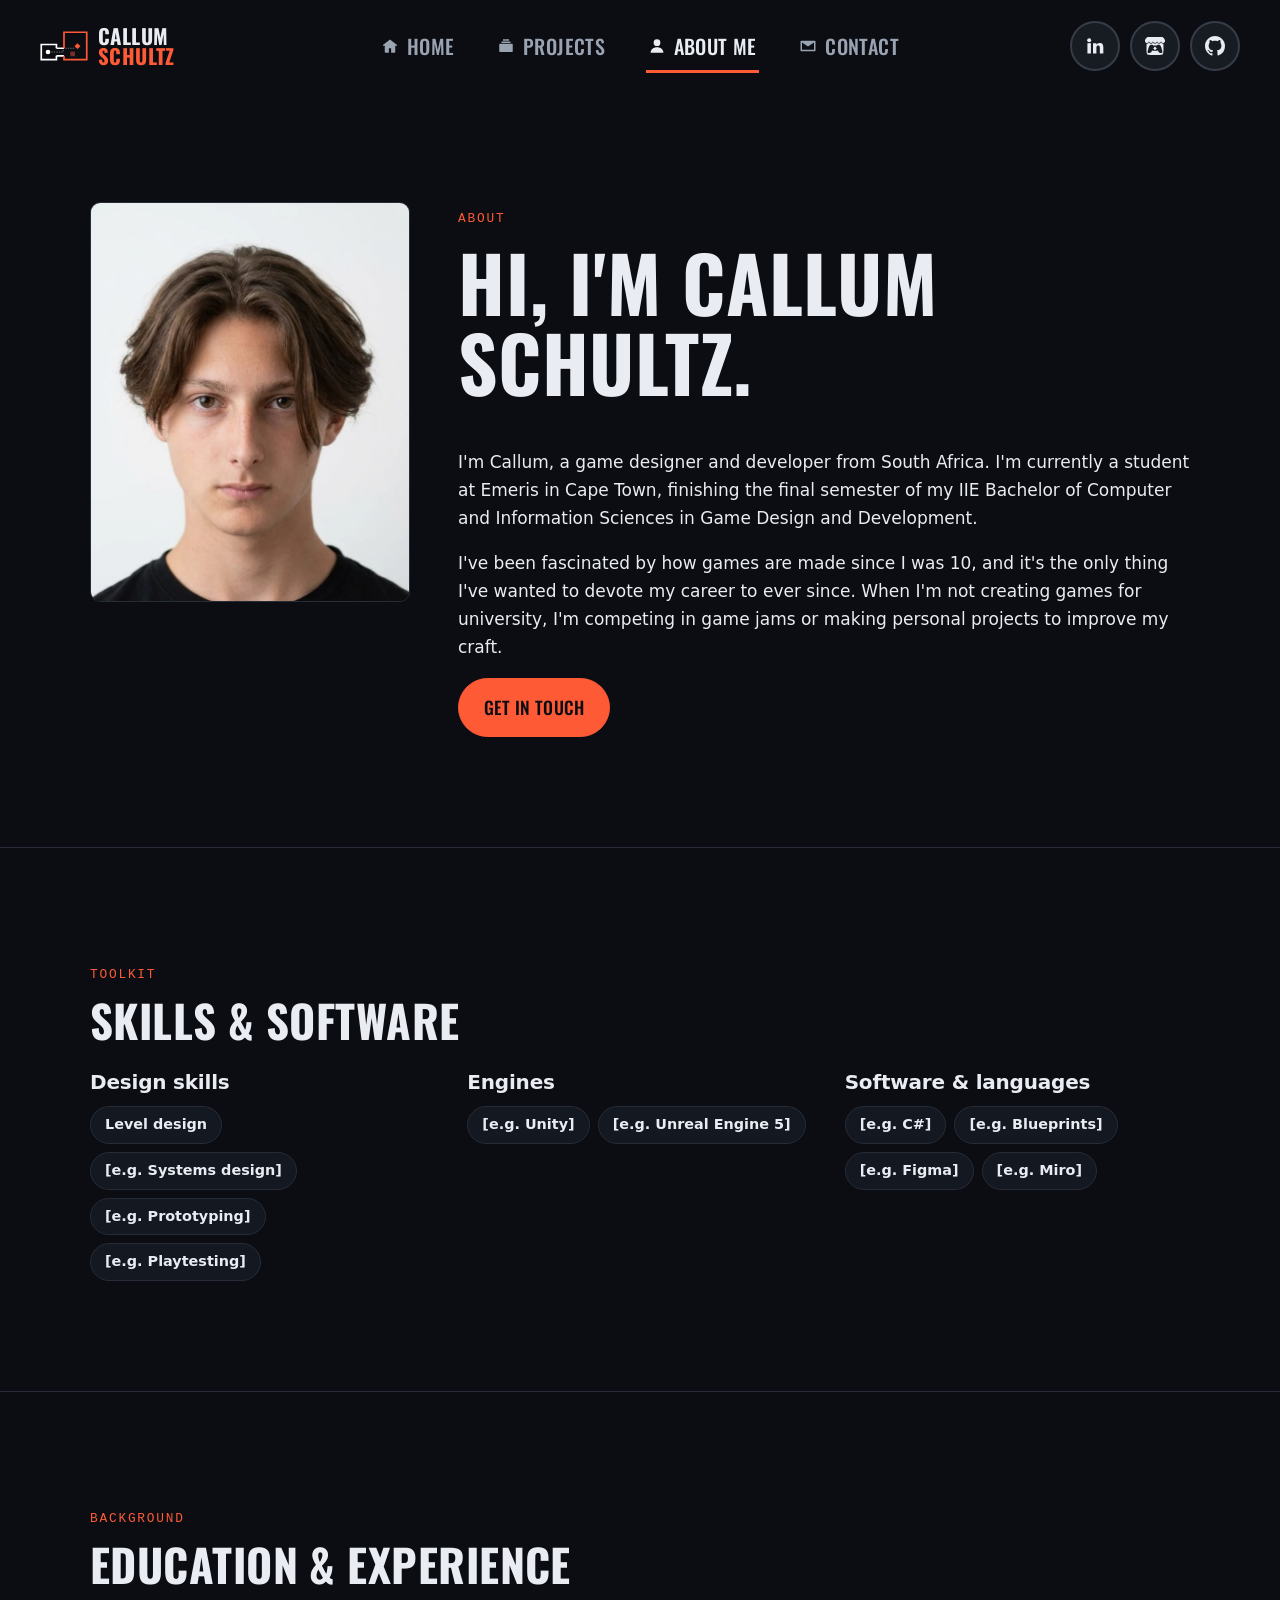
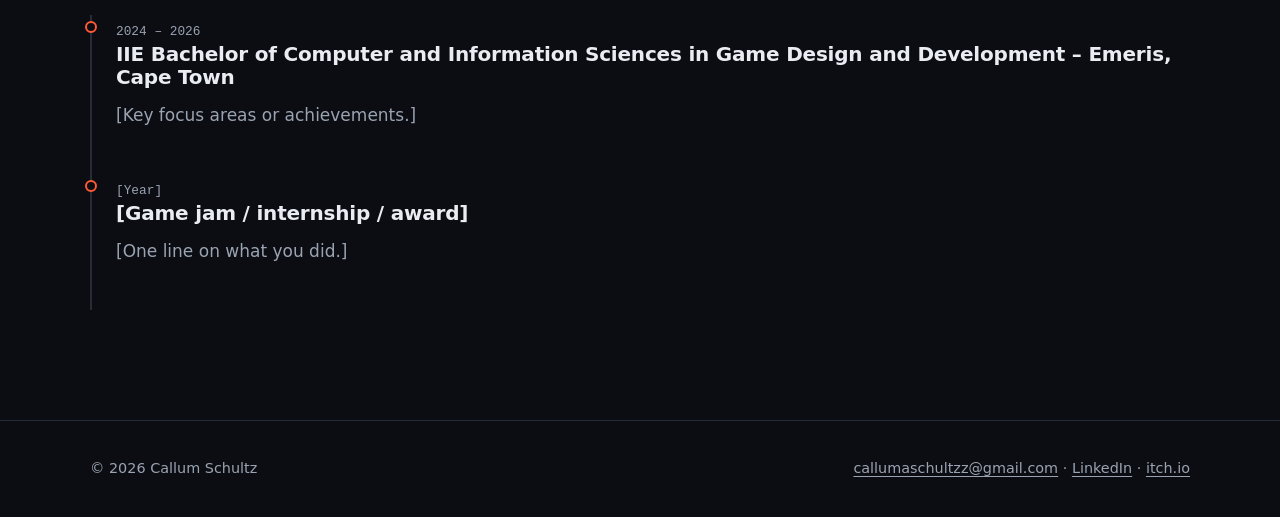
==== commit d04e8c0b: "Redesign contact page with brand logo cards - Two-column layout: intro, availability badge, Email me" ====
--- a/about.html
+++ b/about.html
@@ -35,7 +35,7 @@
         <div class="header-actions">
           <!-- Résumé hidden until assets/resume/resume.pdf exists: <a class="pill" href="assets/resume/resume.pdf" download><span>My résumé</span><svg viewBox="0 0 24 24" aria-hidden="true"><path fill="currentColor" d="M6 2h9l5 5v14a1 1 0 0 1-1 1H6a1 1 0 0 1-1-1V3a1 1 0 0 1 1-1zm2 9v2h8v-2zm0 4v2h6v-2zm6-11v4h4z"/></svg></a> -->
           <a class="icon-btn" href="https://www.linkedin.com/in/callum-schultz-7b737137b/" rel="noopener" aria-label="LinkedIn"><svg viewBox="0 0 24 24" aria-hidden="true"><circle cx="5" cy="5" r="2.4" fill="currentColor"/><rect x="2.9" y="8.6" width="4.2" height="12.4" fill="currentColor"/><path fill="currentColor" d="M9.6 8.6h4v1.8c.6-1.1 2-2.1 4.1-2.1 3.6 0 4.3 2.3 4.3 5.4V21h-4.2v-6.3c0-1.5 0-3.3-2-3.3s-2.1 1.5-2.1 3.2V21H9.6z"/></svg></a>
-          <a class="icon-btn" href="https://callum-schultz.itch.io/" rel="noopener" aria-label="itch.io"><svg viewBox="0 0 24 24" aria-hidden="true"><path fill="currentColor" d="M7 7h10a5 5 0 0 1 5 5v1.5a3.5 3.5 0 0 1-6.3 2.1L14.5 14h-5l-1.2 1.6A3.5 3.5 0 0 1 2 13.5V12a5 5 0 0 1 5-5zm0 3v1.5H5.5V13H7v1.5h1.5V13H10v-1.5H8.5V10zm9.5.2a1.1 1.1 0 1 0 0 2.2 1.1 1.1 0 0 0 0-2.2zm-2 2.4a1.1 1.1 0 1 0 0 2.2 1.1 1.1 0 0 0 0-2.2z"/></svg></a>
+          <a class="icon-btn" href="https://callum-schultz.itch.io/" rel="noopener" aria-label="itch.io"><svg viewBox="0 0 24 24" aria-hidden="true"><path fill="currentColor" d="M3.13 1.338C2.08 1.96.02 4.328 0 4.95v1.03c0 1.303 1.22 2.45 2.325 2.45 1.33 0 2.436-1.102 2.436-2.41 0 1.308 1.07 2.41 2.4 2.41 1.328 0 2.362-1.102 2.362-2.41 0 1.308 1.137 2.41 2.466 2.41h.024c1.33 0 2.466-1.102 2.466-2.41 0 1.308 1.034 2.41 2.363 2.41 1.33 0 2.4-1.102 2.4-2.41 0 1.308 1.106 2.41 2.435 2.41C22.78 8.43 24 7.282 24 5.98V4.95c-.02-.62-2.082-2.99-3.13-3.612-3.253-.114-5.508-.134-8.87-.133-3.362 0-7.945.053-8.87.133zm6.376 6.477a2.74 2.74 0 0 1-.468.602c-.5.49-1.19.795-1.947.795a2.786 2.786 0 0 1-1.95-.795c-.182-.178-.32-.37-.446-.59-.127.222-.303.412-.486.59a2.788 2.788 0 0 1-1.95.795c-.092 0-.187-.025-.264-.052-.107 1.113-.152 2.176-.168 2.95v.005l-.006 1.167c.02 2.334-.23 7.564 1.03 8.85 1.952.454 5.545.662 9.15.663 3.605 0 7.198-.21 9.15-.664 1.26-1.284 1.01-6.514 1.03-8.848l-.006-1.167v-.004c-.016-.775-.06-1.838-.168-2.95-.077.026-.172.052-.263.052a2.788 2.788 0 0 1-1.95-.795c-.184-.178-.36-.368-.486-.59-.127.22-.265.412-.447.59a2.786 2.786 0 0 1-1.95.794c-.76 0-1.446-.303-1.948-.793a2.74 2.74 0 0 1-.468-.602 2.738 2.738 0 0 1-.463.602 2.787 2.787 0 0 1-1.95.794h-.16a2.787 2.787 0 0 1-1.95-.793 2.738 2.738 0 0 1-.464-.602zm-2.004 2.59v.002c.795.002 1.5 0 2.373.953.687-.072 1.406-.108 2.125-.107.72 0 1.438.035 2.125.107.873-.953 1.578-.95 2.372-.953.376 0 1.876 0 2.92 2.934l1.123 4.028c.832 2.995-.266 3.068-1.636 3.07-2.03-.075-3.156-1.55-3.156-3.025-1.124.184-2.436.276-3.748.277-1.312 0-2.624-.093-3.748-.277 0 1.475-1.125 2.95-3.156 3.026-1.37-.004-2.468-.077-1.636-3.072l1.122-4.027c1.045-2.934 2.545-2.934 2.92-2.934zM12 12.714c-.002.002-2.14 1.964-2.523 2.662l1.4-.056v1.22c0 .056.56.033 1.123.007.562.026 1.124.05 1.124-.008v-1.22l1.4.055C14.138 14.677 12 12.713 12 12.713z"/></svg></a>
           <a class="icon-btn" href="https://github.com/Callumschultz" rel="noopener" aria-label="GitHub"><svg viewBox="0 0 16 16" aria-hidden="true"><path fill="currentColor" d="M8 0C3.58 0 0 3.58 0 8c0 3.54 2.29 6.53 5.47 7.59.4.07.55-.17.55-.38 0-.19-.01-.82-.01-1.49-2.01.37-2.53-.49-2.69-.94-.09-.23-.48-.94-.82-1.13-.28-.15-.68-.52-.01-.53.63-.01 1.08.58 1.23.82.72 1.21 1.87.87 2.33.66.07-.52.28-.87.51-1.07-1.78-.2-3.64-.89-3.64-3.95 0-.87.31-1.59.82-2.15-.08-.2-.36-1.02.08-2.12 0 0 .67-.21 2.2.82.64-.18 1.32-.27 2-.27.68 0 1.36.09 2 .27 1.53-1.04 2.2-.82 2.2-.82.44 1.1.16 1.92.08 2.12.51.56.82 1.27.82 2.15 0 3.07-1.87 3.75-3.65 3.95.29.25.54.73.54 1.48 0 1.07-.01 1.93-.01 2.2 0 .21.15.46.55.38A8.013 8.013 0 0016 8c0-4.42-3.58-8-8-8z"/></svg></a>
         </div>
       </nav>
--- a/css/style.css
+++ b/css/style.css
@@ -25,7 +25,7 @@
   --accent: #ff5a36;
   --accent-soft: rgba(255, 90, 54, 0.14);
   --tag-school: #4fb3ff;
-  --tag-released: #5be38a;
+  --tag-personal: #5be38a;
 
   --font-body: system-ui, -apple-system, "Segoe UI", Roboto, "Helvetica Neue", Arial, sans-serif;
   --font-display: "Oswald", "Arial Narrow", Impact, sans-serif;
@@ -346,7 +346,7 @@
   border: 1px solid currentColor;
 }
 .tag--school { color: var(--tag-school); }
-.tag--released { color: var(--tag-released); }
+.tag--personal { color: var(--tag-personal); }
 .tag--role { color: var(--text-muted); }
 
 /* ---------- Project page ---------- */
@@ -381,7 +381,65 @@
 .video-embed { position: relative; aspect-ratio: 16 / 9; background: var(--bg-sunken); border-radius: var(--radius); overflow: hidden; border: 1px solid var(--line); }
 .video-embed iframe { position: absolute; inset: 0; width: 100%; height: 100%; border: 0; }
 
-.link-cards { display: grid; gap: 20px; grid-template-columns: repeat(auto-fit, minmax(min(100%, 300px), 1fr)); }
+/* ---------- Screenshot gallery (project pages) ---------- */
+.gallery { display: grid; gap: 14px; margin-bottom: 32px; }
+.gallery__main {
+  position: relative; display: block; width: 100%; padding: 0;
+  border: 1px solid var(--line); border-radius: var(--radius); overflow: hidden;
+  background: var(--bg-sunken); cursor: zoom-in;
+}
+.gallery__main img {
+  width: 100%; aspect-ratio: 16 / 9; object-fit: cover;
+  transition: opacity 0.25s ease, transform 0.7s cubic-bezier(0.2, 0.7, 0.2, 1);
+}
+.gallery__main:hover img { transform: scale(1.02); }
+.gallery__main img.is-swapping { opacity: 0; }
+.gallery__hint {
+  position: absolute; right: 14px; bottom: 14px;
+  padding: 6px 14px; border-radius: 999px;
+  background: rgba(11, 13, 18, 0.8); border: 1px solid var(--line);
+  font-family: var(--font-display); font-size: 0.95rem; text-transform: uppercase; letter-spacing: 0.04em; color: var(--text);
+  opacity: 0; transform: translateY(6px); transition: opacity 0.25s ease, transform 0.25s ease;
+}
+.gallery__main:hover .gallery__hint, .gallery__main:focus-visible .gallery__hint { opacity: 1; transform: none; }
+.gallery__thumbs { display: grid; gap: 10px; grid-template-columns: repeat(auto-fill, minmax(110px, 1fr)); }
+.gallery__thumb {
+  padding: 0; border: 2px solid transparent; border-radius: 8px; overflow: hidden;
+  background: var(--bg-sunken); cursor: pointer; opacity: 0.5;
+  transition: opacity 0.2s ease, border-color 0.2s ease, transform 0.2s ease;
+}
+.gallery__thumb:hover { opacity: 0.9; transform: translateY(-2px); }
+.gallery__thumb[aria-pressed="true"] { opacity: 1; border-color: var(--accent); }
+.gallery__thumb img { width: 100%; aspect-ratio: 16 / 9; object-fit: cover; }
+
+/* Full-screen viewer (a <dialog> created by main.js) */
+.lightbox {
+  width: 100vw; height: 100vh; max-width: none; max-height: none; margin: 0; padding: 0;
+  border: 0; background: transparent; color: var(--text); overflow: hidden;
+}
+.lightbox[open] { display: grid; place-items: center; animation: fade-in 0.25s ease; }
+.lightbox::backdrop { background: rgba(5, 6, 9, 0.93); backdrop-filter: blur(6px); }
+.lightbox__img {
+  max-width: min(92vw, 1600px); max-height: 80vh; width: auto; height: auto;
+  border-radius: 8px; box-shadow: 0 30px 80px rgba(0, 0, 0, 0.6);
+  animation: lightbox-in 0.35s cubic-bezier(0.2, 0.7, 0.2, 1);
+}
+.lightbox__img.is-swapping { opacity: 0; transition: opacity 0.18s ease; }
+.lightbox__btn { position: absolute; }
+.lightbox__btn[hidden] { display: none; }
+.lightbox__close { top: 18px; right: 18px; }
+.lightbox__prev { left: 18px; top: 50%; translate: 0 -50%; }
+.lightbox__next { right: 18px; top: 50%; translate: 0 -50%; }
+.lightbox__count {
+  position: absolute; bottom: 18px; left: 50%; translate: -50% 0;
+  font-family: var(--font-mono); font-size: 0.85rem; color: var(--text-muted);
+}
+@keyframes lightbox-in { from { opacity: 0; transform: scale(0.94); } }
+@media (max-width: 600px) {
+  .lightbox__prev, .lightbox__next { top: auto; bottom: 10px; translate: none; }
+}
+
+.link-cards { display: grid; gap: 20px; grid-template-columns: repeat(auto-fill, minmax(min(100%, 340px), 1fr)); }
 .link-card {
   display: flex; gap: 20px; align-items: center;
   padding: 20px; border-radius: var(--radius);
@@ -409,15 +467,55 @@
 .timeline .when { font-family: var(--font-mono); font-size: 0.8rem; color: var(--text-muted); }
 
 /* ---------- Contact ---------- */
-.contact-list { list-style: none; padding: 0; margin: 0; display: grid; gap: 12px; max-width: 560px; }
-.contact-list a {
-  display: flex; justify-content: space-between; align-items: center; gap: 16px;
-  padding: 18px 22px; border-radius: var(--radius);
+.contact { min-height: calc(100vh - var(--header-h)); display: flex; align-items: center; }
+.contact__grid { display: grid; gap: clamp(36px, 6vw, 80px); grid-template-columns: minmax(0, 1fr) minmax(0, 1.05fr); align-items: center; }
+@media (max-width: 900px) { .contact__grid { grid-template-columns: 1fr; } }
+.contact__lead { max-width: 52ch; color: var(--text-muted); font-size: 1.15rem; }
+.contact__status {
+  display: inline-flex; align-items: center; gap: 10px; margin: 4px 0 28px;
+  padding: 7px 16px; border-radius: 999px; border: 1px solid var(--line); background: var(--bg-raised);
+  font-family: var(--font-mono); font-size: 0.82rem; letter-spacing: 0.04em;
+}
+.status-dot { width: 9px; height: 9px; border-radius: 50%; background: #3ddc84; box-shadow: 0 0 0 0 rgba(61, 220, 132, 0.6); animation: status-ping 2s ease-out infinite; }
+@keyframes status-ping { 70% { box-shadow: 0 0 0 9px rgba(61, 220, 132, 0); } 100% { box-shadow: 0 0 0 0 rgba(61, 220, 132, 0); } }
+[data-copy].is-copied { border-color: #3ddc84; color: #3ddc84; }
+
+/* Brand cards: each sets --brand to the platform's own colour */
+.social-cards { list-style: none; margin: 0; padding: 0; display: grid; gap: 14px; }
+.social-card--email { --brand: #ea4335; }
+.social-card--linkedin { --brand: #0a66c2; }
+.social-card--itch { --brand: #fa5c5c; }
+.social-card--github { --brand: #6e7681; }
+.social-card {
+  position: relative; display: flex; align-items: center; gap: 16px; height: 100%;
+  padding: 22px; border-radius: 14px; overflow: hidden;
   background: var(--bg-raised); border: 1px solid var(--line);
-  color: var(--text); text-decoration: none; font-weight: 600;
-}
-.contact-list a:hover { border-color: var(--accent); }
-.contact-list .label { font-family: var(--font-mono); font-size: 0.78rem; letter-spacing: 0.1em; text-transform: uppercase; color: var(--text-muted); }
+  color: var(--text); text-decoration: none;
+  transition: transform 0.25s ease, border-color 0.25s ease, box-shadow 0.25s ease;
+}
+.social-card::before {
+  content: ""; position: absolute; inset: 0; pointer-events: none;
+  background: radial-gradient(circle at 0% 0%, color-mix(in srgb, var(--brand) 22%, transparent), transparent 60%);
+  opacity: 0; transition: opacity 0.3s ease;
+}
+.social-card:hover, .social-card:focus-visible {
+  color: var(--text); transform: translateY(-4px);
+  border-color: var(--brand); box-shadow: 0 16px 36px rgba(0, 0, 0, 0.45), 0 0 26px color-mix(in srgb, var(--brand) 30%, transparent);
+}
+.social-card:hover::before, .social-card:focus-visible::before { opacity: 1; }
+.social-card__logo {
+  position: relative; flex: none; display: grid; place-items: center; width: 56px; height: 56px;
+  border-radius: 14px; background: var(--brand); color: #fff;
+  transition: transform 0.3s cubic-bezier(0.3, 1.6, 0.5, 1);
+}
+.social-card__logo svg { width: 28px; height: 28px; }
+.social-card:hover .social-card__logo { transform: scale(1.08) rotate(-4deg); }
+.social-card__text { position: relative; display: grid; min-width: 0; }
+.social-card__name { font-family: var(--font-display); font-weight: 500; font-size: 1.35rem; text-transform: uppercase; letter-spacing: 0.02em; line-height: 1.2; }
+.social-card__handle { font-family: var(--font-mono); font-size: 0.8rem; color: var(--text-muted); overflow: hidden; text-overflow: ellipsis; white-space: nowrap; }
+.social-card__arrow { position: relative; flex: none; width: 20px; height: 20px; margin-left: auto; color: var(--text-muted); transition: transform 0.25s ease, color 0.25s ease; }
+.social-card:hover .social-card__arrow { transform: translate(3px, -3px); color: var(--brand); }
+.social-card--github:hover .social-card__arrow { color: var(--text); }
 
 /* ---------- Footer ---------- */
 .site-footer { border-top: 1px solid var(--line); padding: 36px 0; color: var(--text-muted); font-size: 0.9rem; }
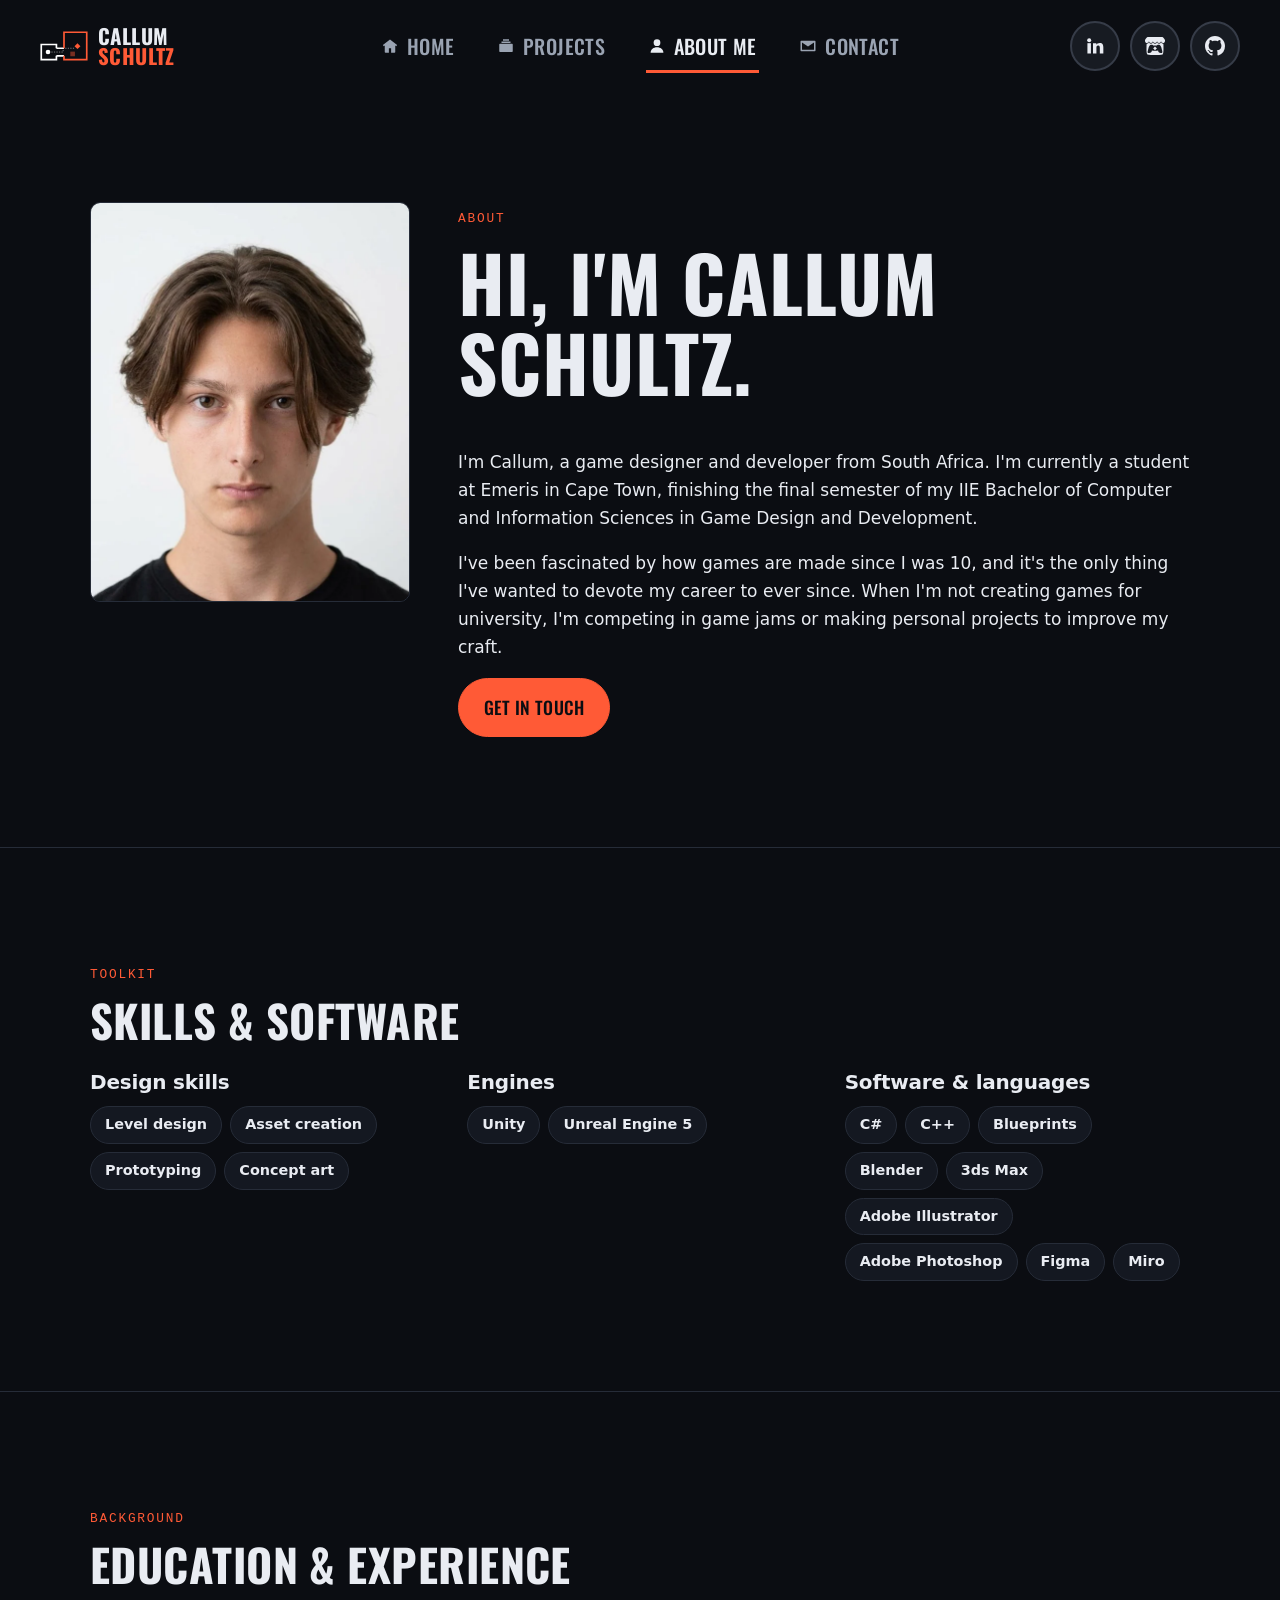
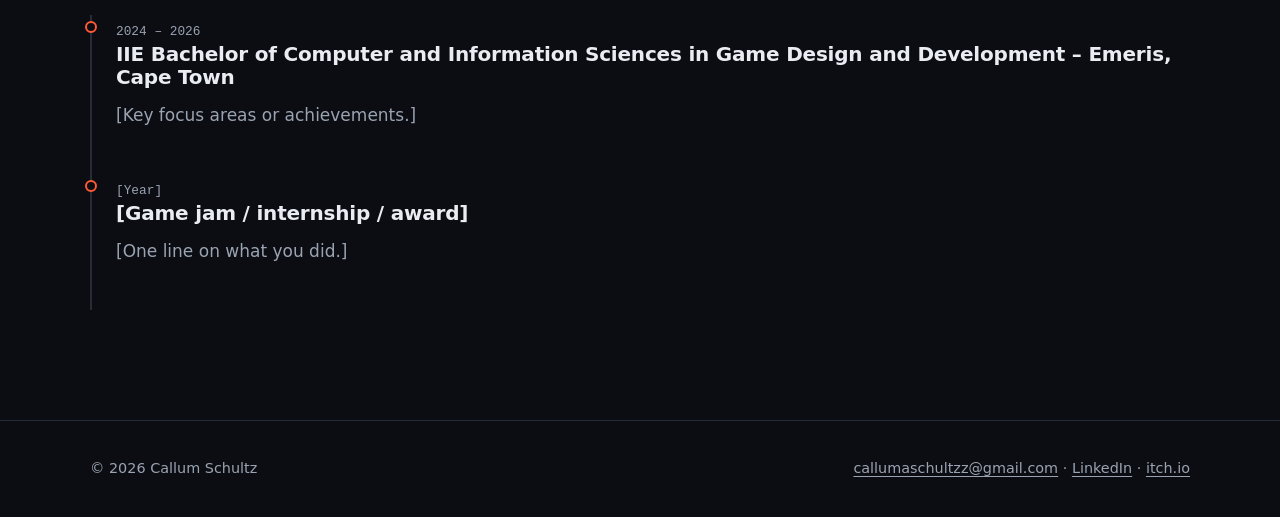
==== commit 6729f5e0: "Fill in About page skills, engines and software Co-Authored-By: Claude Opus 5.5 <noreply@anthropic.c" ====
--- a/about.html
+++ b/about.html
@@ -70,25 +70,30 @@
             <h3>Design skills</h3>
             <ul class="chip-list">
               <li>Level design</li>
-              <li>[e.g. Systems design]</li>
-              <li>[e.g. Prototyping]</li>
-              <li>[e.g. Playtesting]</li>
+              <li>Asset creation</li>
+              <li>Prototyping</li>
+              <li>Concept art</li>
             </ul>
           </div>
           <div>
             <h3>Engines</h3>
             <ul class="chip-list">
-              <li>[e.g. Unity]</li>
-              <li>[e.g. Unreal Engine 5]</li>
+              <li>Unity</li>
+              <li>Unreal Engine 5</li>
             </ul>
           </div>
           <div>
             <h3>Software &amp; languages</h3>
             <ul class="chip-list">
-              <li>[e.g. C#]</li>
-              <li>[e.g. Blueprints]</li>
-              <li>[e.g. Figma]</li>
-              <li>[e.g. Miro]</li>
+              <li>C#</li>
+              <li>C++</li>
+              <li>Blueprints</li>
+              <li>Blender</li>
+              <li>3ds Max</li>
+              <li>Adobe Illustrator</li>
+              <li>Adobe Photoshop</li>
+              <li>Figma</li>
+              <li>Miro</li>
             </ul>
           </div>
         </div>
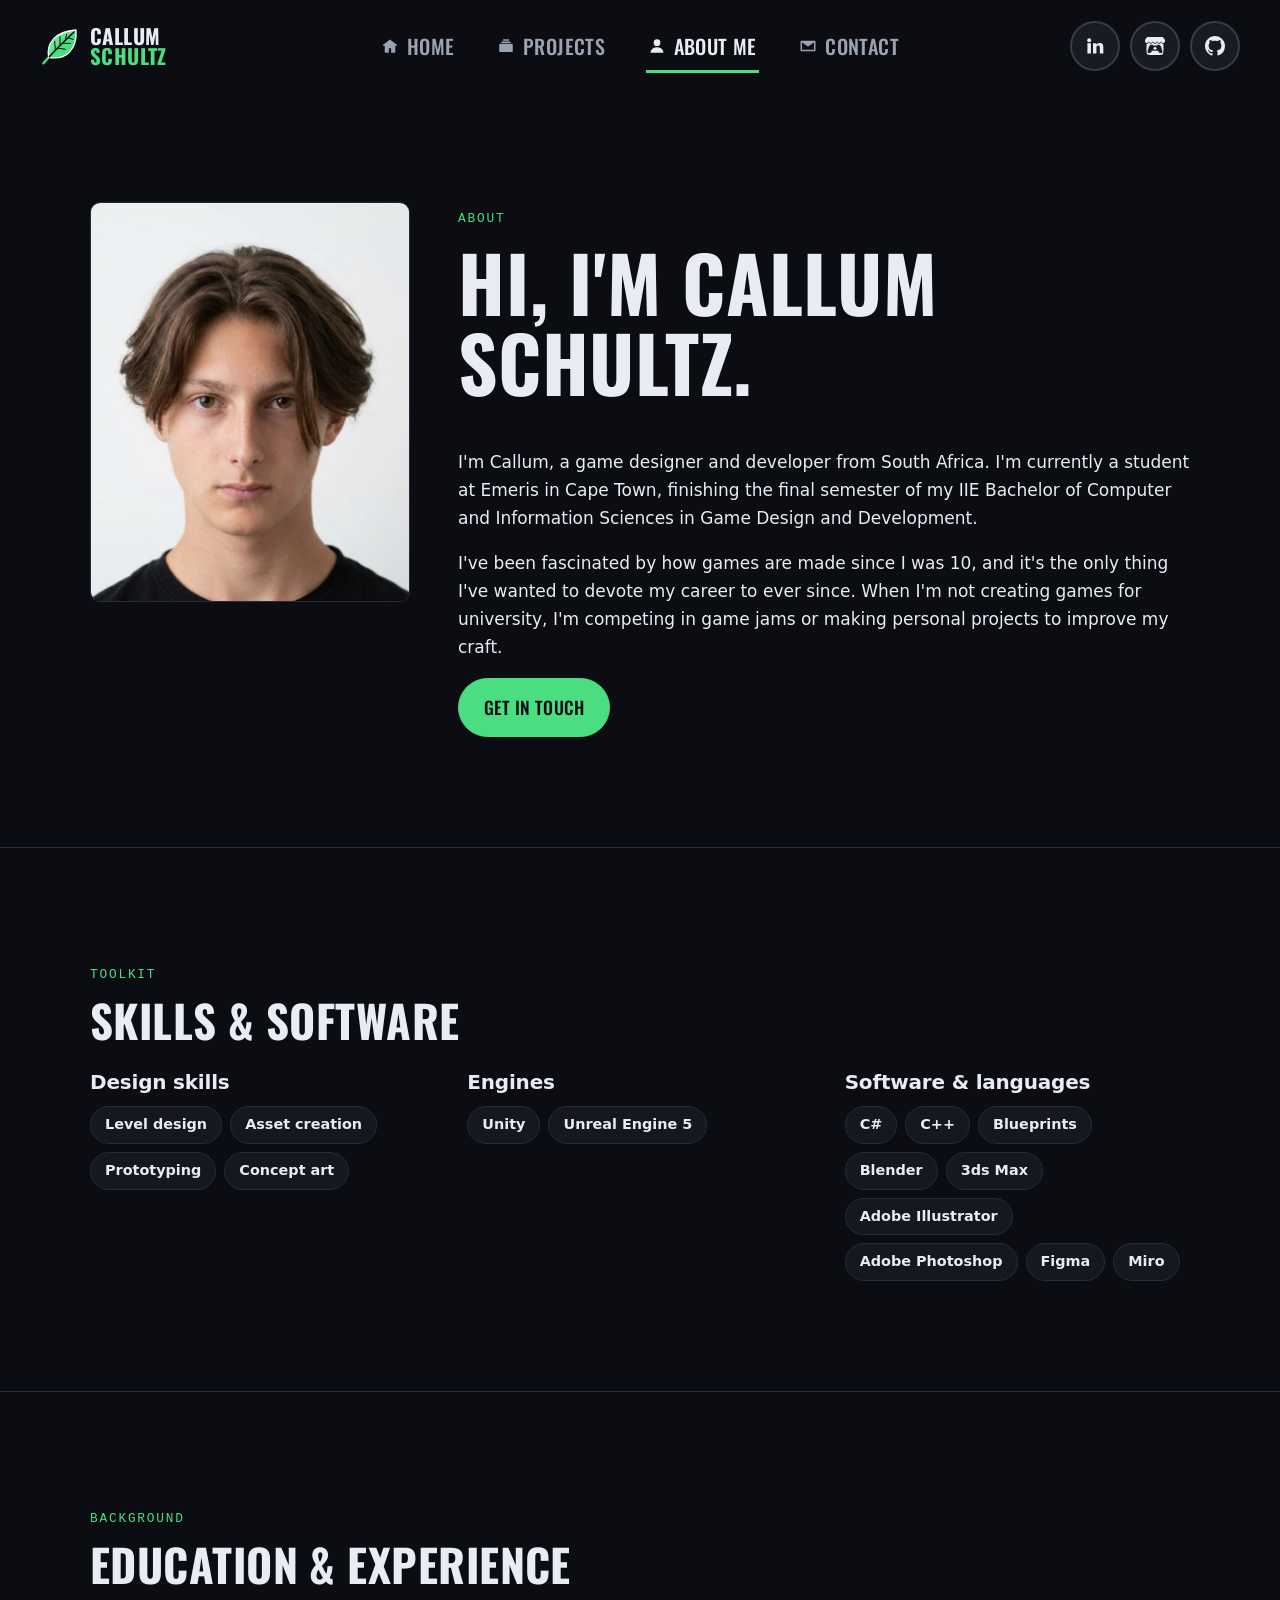
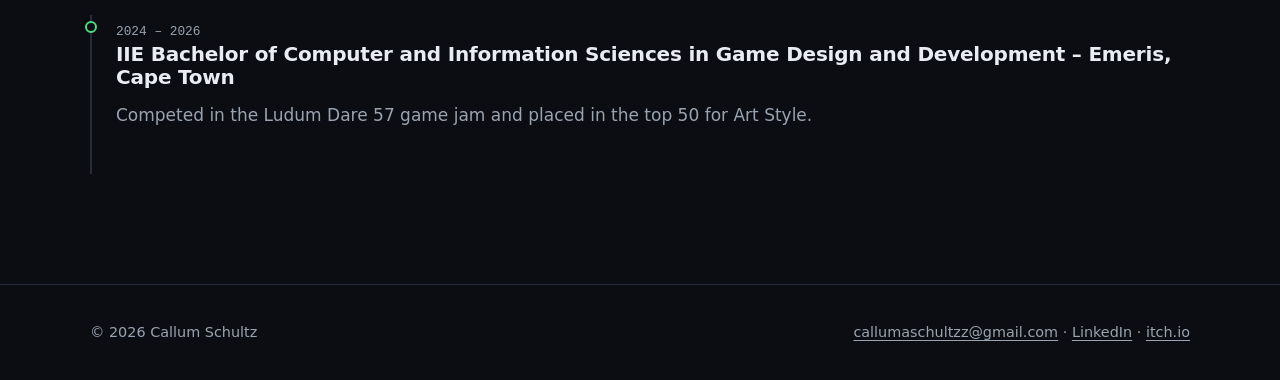
==== commit e95ad294: "Green accent, leaf logo, simpler hero, LD57 achievement - Accent colour changes from orange to green" ====
--- a/about.html
+++ b/about.html
@@ -14,13 +14,13 @@
   <header class="site-header">
     <div class="header-inner">
       <a class="brand" href="index.html" aria-label="Callum Schultz – home">
-        <svg class="brand__mark" viewBox="6 14 228 142" aria-hidden="true" focusable="false">
-          <path class="mark-wall" pathLength="1" d="M84 96V78H12v72h72v-18M84 96h36M84 132h36" fill="none" stroke="#fff" stroke-width="8" stroke-linejoin="miter"/>
-          <path class="mark-wall mark-wall--b" pathLength="1" d="M120 96V20h108v130H120v-18" fill="none" stroke="var(--accent)" stroke-width="8" stroke-linejoin="miter"/>
-          <path class="mark-route" d="M60 114h56v-18h56" fill="none" stroke="#fff" stroke-width="3" stroke-dasharray="6 6" opacity=".7"/>
-          <circle class="mark-player" cx="44" cy="114" r="11" fill="#fff"/>
-          <path class="mark-goal" d="M184 72l14 14-14 14-14-14z" fill="var(--accent)"/>
-          <rect class="mark-cover" x="150" y="112" width="22" height="22" fill="var(--accent)" opacity=".45"/>
+        <svg class="brand__mark" viewBox="0 0 120 120" aria-hidden="true" focusable="false">
+          <path class="leaf-stem" pathLength="1" d="M26 94 Q18 104 10 112" fill="none" stroke="var(--accent)" stroke-width="7" stroke-linecap="round"/>
+          <path class="leaf-body" d="M26 94 C18 52 46 16 108 12 C112 70 78 104 26 94 Z" fill="var(--accent)"/>
+          <path class="leaf-shine" d="M26 94 C18 52 46 16 108 12 C70 30 44 58 26 94 Z" fill="#fff" opacity=".16"/>
+          <path class="leaf-outline" pathLength="1" d="M26 94 C18 52 46 16 108 12 C112 70 78 104 26 94 Z" fill="none" stroke="#fff" stroke-width="4" stroke-linejoin="round"/>
+          <path class="leaf-vein" pathLength="1" d="M28 92 Q60 58 102 18" fill="none" stroke="#0b0d12" stroke-width="4.5" stroke-linecap="round"/>
+          <path class="leaf-vein leaf-vein--2" pathLength="1" d="M46 72 L44 46 M60 58 L60 32 M76 44 L80 24 M52 66 L76 70 M68 52 L92 52 M84 36 L100 40" fill="none" stroke="#0b0d12" stroke-width="3" stroke-linecap="round"/>
         </svg>
         <span class="brand__name"><span>Callum</span><span>Schultz</span></span>
       </a>
@@ -108,12 +108,7 @@
           <li>
             <span class="when">2024 – 2026</span>
             <h3>IIE Bachelor of Computer and Information Sciences in Game Design and Development – Emeris, Cape Town</h3>
-            <p class="muted">[Key focus areas or achievements.]</p>
-          </li>
-          <li>
-            <span class="when">[Year]</span>
-            <h3>[Game jam / internship / award]</h3>
-            <p class="muted">[One line on what you did.]</p>
+            <p class="muted">Competed in the Ludum Dare 57 game jam and placed in the top 50 for Art Style.</p>
           </li>
         </ol>
       </div>
--- a/css/style.css
+++ b/css/style.css
@@ -22,10 +22,10 @@
   --line: #262c38;
   --text: #e9ecf2;
   --text-muted: #9aa3b2;
-  --accent: #ff5a36;
-  --accent-soft: rgba(255, 90, 54, 0.14);
+  --accent: #4ade80;
+  --accent-soft: rgba(74, 222, 128, 0.14);
   --tag-school: #4fb3ff;
-  --tag-personal: #5be38a;
+  --tag-personal: #f5b74a;
 
   --font-body: system-ui, -apple-system, "Segoe UI", Roboto, "Helvetica Neue", Arial, sans-serif;
   --font-display: "Oswald", "Arial Narrow", Impact, sans-serif;
@@ -143,8 +143,8 @@
 .is-scrolled .header-inner { min-height: 60px; }
 .brand { display: inline-flex; align-items: center; gap: 10px; justify-self: start; color: var(--text); text-decoration: none; }
 .brand:hover { color: var(--text); }
-.brand__mark { width: 48px; height: auto; transition: width 0.45s ease; }
-.is-scrolled .brand__mark { width: 38px; }
+.brand__mark { width: 40px; height: auto; transition: width 0.45s ease; }
+.is-scrolled .brand__mark { width: 32px; }
 .brand__name {
   display: flex; flex-direction: column;
   font-family: var(--font-display); font-weight: 700; font-size: 1.3rem;
@@ -240,25 +240,13 @@
 /* Home: fixed background layer – key art, watermark and hatch stay still while the page scrolls */
 body.has-hero { padding-top: 0; }
 .page-bg { position: fixed; inset: 0; z-index: -1; overflow: hidden; pointer-events: none; }
-.page-bg img { width: 100%; height: 100%; object-fit: cover; opacity: 0.3; filter: blur(2px) grayscale(0.4); transform: scale(1.04); }
+/* Image is already greyscale + blurred in the file (cheaper than a live CSS filter on an animated layer) */
+.page-bg img { width: 100%; height: 100%; object-fit: cover; opacity: 0.5; transform: scale(1.04); }
 .page-bg::after {
   content: ""; position: absolute; inset: 0;
   background: radial-gradient(ellipse at center, rgba(11, 13, 18, 0.35) 0%, rgba(11, 13, 18, 0.85) 65%, var(--bg) 100%);
 }
-.hero__watermark {
-  position: absolute; top: 0; bottom: 0; left: clamp(8px, 2vw, 32px); z-index: 1;
-  writing-mode: vertical-rl; transform: rotate(180deg);
-  font-family: var(--font-display); font-weight: 700; font-size: clamp(4rem, 7vw, 6.5rem);
-  line-height: 1; text-transform: uppercase; white-space: nowrap; overflow: hidden;
-  color: rgba(255, 255, 255, 0.035);
-  pointer-events: none; user-select: none;
-}
-.hero__hatch {
-  position: absolute; top: 110px; left: clamp(150px, 17vw, 330px); z-index: 1;
-  width: 70px; height: 70px;
-  background: repeating-linear-gradient(-45deg, rgba(255, 255, 255, 0.12) 0 2px, transparent 2px 9px);
-}
-.hero__mark { display: block; width: clamp(140px, 16vw, 220px); height: auto; margin: 0 auto 22px; }
+.hero__mark { display: block; width: clamp(96px, 11vw, 150px); height: auto; margin: 0 auto 18px; overflow: visible; }
 .hero__name {
   margin: 0;
   font-family: var(--font-display); font-weight: 700; font-size: clamp(3.2rem, 9vw, 7rem);
@@ -284,7 +272,6 @@
 .hero__intro { max-width: 60ch; color: var(--text-muted); font-size: 1.1rem; margin-bottom: 1.8em; }
 
 @media (max-width: 960px) {
-  .hero__watermark, .hero__hatch { display: none; }
 }
 
 /* ---------- Home intro ---------- */
@@ -357,6 +344,8 @@
 }
 @media (max-width: 820px) { .project-hero__grid { grid-template-columns: 1fr; } .project-hero__grid > :first-child { max-width: 360px; } }
 
+.credits { margin: -0.6em 0 0; color: var(--text); font-weight: 600; }
+.credits span { display: block; margin-bottom: 2px; font-family: var(--font-mono); font-size: 0.75rem; font-weight: 400; letter-spacing: 0.1em; text-transform: uppercase; color: var(--text-muted); }
 .facts { display: grid; gap: 14px 28px; grid-template-columns: repeat(auto-fit, minmax(180px, 1fr)); margin: 24px 0 0; }
 .facts dt { font-family: var(--font-mono); font-size: 0.75rem; letter-spacing: 0.1em; text-transform: uppercase; color: var(--text-muted); }
 .facts dd { margin: 2px 0 0; font-weight: 600; }
@@ -376,6 +365,7 @@
 
 .process-grid { display: grid; gap: 20px; grid-template-columns: repeat(auto-fill, minmax(min(100%, 260px), 1fr)); }
 .process-grid figure { margin: 0; }
+.process-zoom { display: block; width: 100%; padding: 0; border: 0; background: none; cursor: zoom-in; border-radius: var(--radius); }
 .process-grid figcaption { font-size: 0.88rem; color: var(--text-muted); margin-top: 8px; }
 
 .video-embed { position: relative; aspect-ratio: 16 / 9; background: var(--bg-sunken); border-radius: var(--radius); overflow: hidden; border: 1px solid var(--line); }
@@ -544,12 +534,13 @@
 .js [data-reveal].is-visible { opacity: 1; transform: none; }
 
 /* Hero intro sequence */
-.hero__mark .mark-wall { stroke-dasharray: 1; animation: draw 1.3s cubic-bezier(0.6, 0, 0.3, 1) 0.2s both; }
-.hero__mark .mark-wall--b { animation-delay: 0.55s; }
-.hero__mark .mark-player { transform-box: fill-box; transform-origin: center; animation: pop 0.5s cubic-bezier(0.3, 1.6, 0.5, 1) 0.9s both, pulse 2.4s ease-in-out 2s infinite; }
-.hero__mark .mark-route { animation: fade-in 0.6s ease 1.2s both, march 0.9s linear 1.8s infinite; }
-.hero__mark .mark-goal { transform-box: fill-box; transform-origin: center; animation: pop 0.5s cubic-bezier(0.3, 1.6, 0.5, 1) 1.5s both, spin-pulse 3s ease-in-out 2.2s infinite; }
-.hero__mark .mark-cover { animation: fade-in 0.6s ease 1.4s both; }
+.hero__mark .leaf-outline, .hero__mark .leaf-stem, .hero__mark .leaf-vein { stroke-dasharray: 1; }
+.hero__mark .leaf-stem { animation: draw 0.6s ease-out 0.2s both; }
+.hero__mark .leaf-outline { animation: draw 1.2s cubic-bezier(0.6, 0, 0.3, 1) 0.45s both; }
+.hero__mark .leaf-body, .hero__mark .leaf-shine { transform-box: fill-box; transform-origin: 0% 100%; animation: leaf-grow 0.9s cubic-bezier(0.3, 1.4, 0.5, 1) 0.9s both; }
+.hero__mark .leaf-vein { animation: draw 0.7s ease-out 1.5s both; }
+.hero__mark .leaf-vein--2 { animation-delay: 1.8s; }
+.hero__mark { transform-origin: 10% 95%; animation: leaf-sway 6s ease-in-out 2.6s infinite; }
 .hero__name .word { display: inline-block; animation: rise 0.9s cubic-bezier(0.2, 0.7, 0.2, 1) 0.5s both; }
 .hero__name .word + .word { animation-delay: 0.7s; }
 .hero__role { animation: fade-in 0.6s ease 1.1s both; }
@@ -559,22 +550,21 @@
 
 /* Background: slow zoom, drifting watermark, hatch fade */
 .page-bg img { animation: slow-zoom 30s ease-in-out infinite alternate; }
-.hero__watermark span { display: block; animation: drift 90s linear infinite alternate; }
-.hero__watermark { animation: fade-in 2s ease 0.3s both; }
-.hero__hatch { animation: fade-in 1.2s ease 1s both; }
 
 /* Hover polish */
 .project-card img { transition: transform 0.7s cubic-bezier(0.2, 0.7, 0.2, 1), filter 0.4s ease; }
 .project-card:hover img { transform: scale(1.06); filter: brightness(1.1); }
 .project-card { transition: transform 0.3s ease, border-color 0.3s ease, box-shadow 0.3s ease; }
 .project-card:hover { box-shadow: 0 18px 40px rgba(0, 0, 0, 0.45), 0 0 0 1px var(--accent); }
-.pill:hover, .icon-btn:hover { box-shadow: 0 0 0 4px var(--accent-soft), 0 0 24px rgba(255, 90, 54, 0.25); }
-.btn:hover { box-shadow: 0 8px 24px rgba(255, 90, 54, 0.3); }
+.pill:hover, .icon-btn:hover { box-shadow: 0 0 0 4px var(--accent-soft), 0 0 24px rgba(74, 222, 128, 0.25); }
+.btn:hover { box-shadow: 0 8px 24px rgba(74, 222, 128, 0.3); }
 .chip-list li { transition: transform 0.2s ease, border-color 0.2s ease; }
 .chip-list li:hover { transform: translateY(-2px); border-color: var(--accent); }
 .process-grid img { transition: transform 0.5s ease; }
 .process-grid figure:hover img { transform: scale(1.03); }
 
+@keyframes leaf-grow { from { opacity: 0; transform: scale(0.2) rotate(-12deg); } }
+@keyframes leaf-sway { 0%, 100% { transform: rotate(0); } 50% { transform: rotate(-4deg); } }
 @keyframes draw { from { stroke-dashoffset: 1; } to { stroke-dashoffset: 0; } }
 @keyframes pop { from { opacity: 0; transform: scale(0); } }
 @keyframes pulse { 50% { transform: scale(1.18); } }
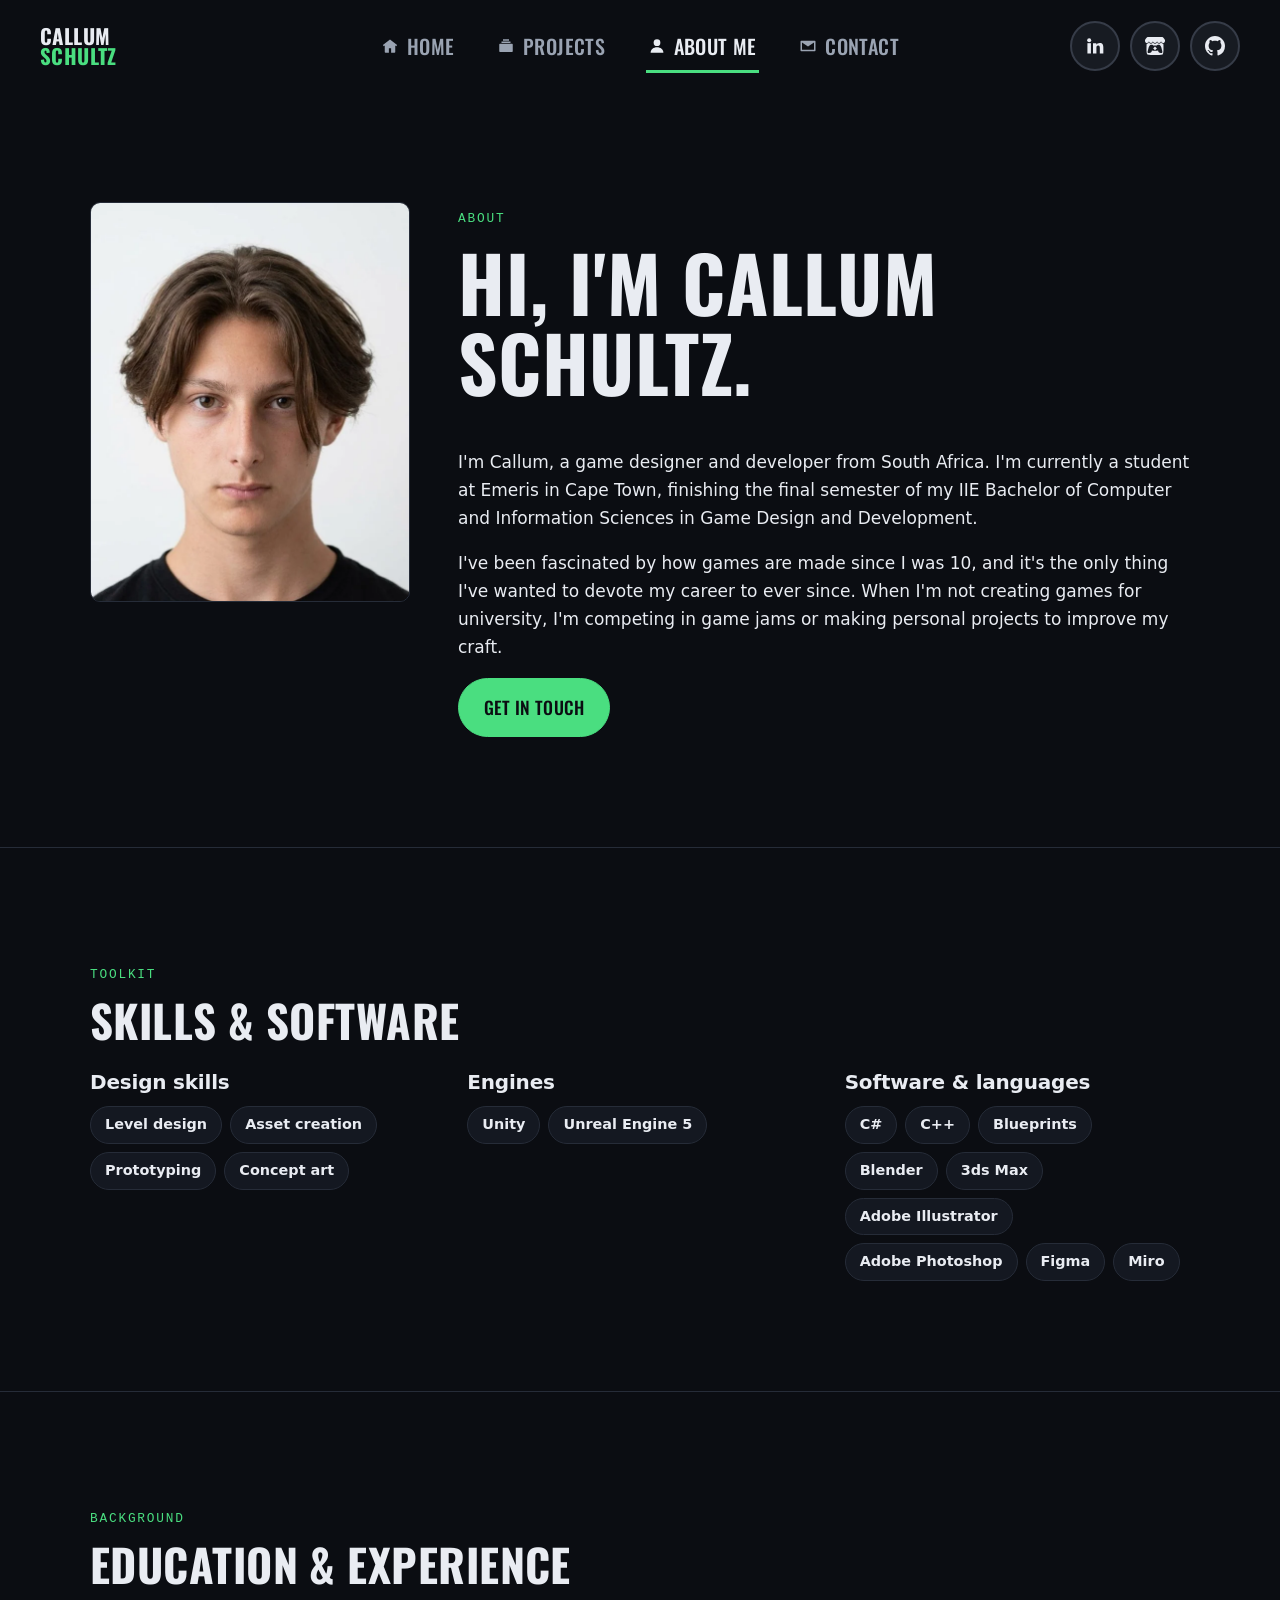
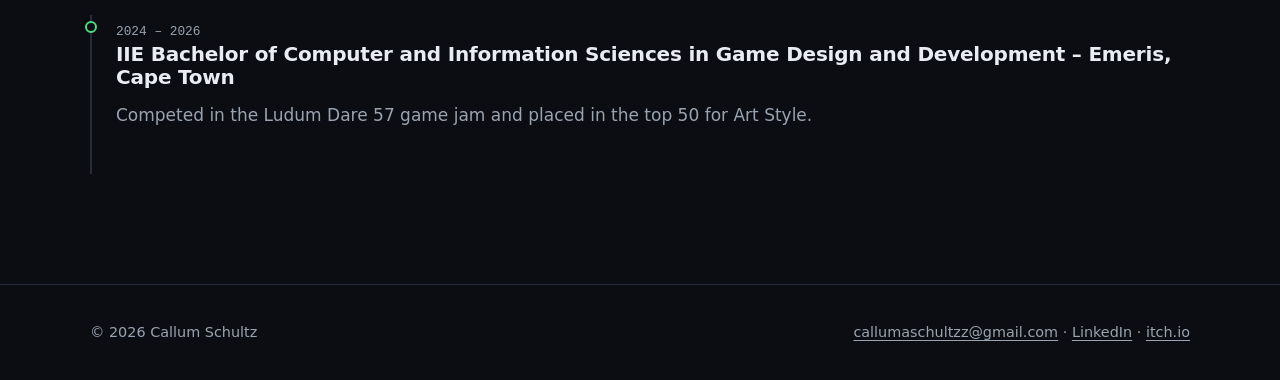
==== commit f8f40945: "Remove leaf logo and typing cursor; add availability and Instagram - Header and hero show the name o" ====
--- a/about.html
+++ b/about.html
@@ -14,14 +14,6 @@
   <header class="site-header">
     <div class="header-inner">
       <a class="brand" href="index.html" aria-label="Callum Schultz – home">
-        <svg class="brand__mark" viewBox="0 0 120 120" aria-hidden="true" focusable="false">
-          <path class="leaf-stem" pathLength="1" d="M26 94 Q18 104 10 112" fill="none" stroke="var(--accent)" stroke-width="7" stroke-linecap="round"/>
-          <path class="leaf-body" d="M26 94 C18 52 46 16 108 12 C112 70 78 104 26 94 Z" fill="var(--accent)"/>
-          <path class="leaf-shine" d="M26 94 C18 52 46 16 108 12 C70 30 44 58 26 94 Z" fill="#fff" opacity=".16"/>
-          <path class="leaf-outline" pathLength="1" d="M26 94 C18 52 46 16 108 12 C112 70 78 104 26 94 Z" fill="none" stroke="#fff" stroke-width="4" stroke-linejoin="round"/>
-          <path class="leaf-vein" pathLength="1" d="M28 92 Q60 58 102 18" fill="none" stroke="#0b0d12" stroke-width="4.5" stroke-linecap="round"/>
-          <path class="leaf-vein leaf-vein--2" pathLength="1" d="M46 72 L44 46 M60 58 L60 32 M76 44 L80 24 M52 66 L76 70 M68 52 L92 52 M84 36 L100 40" fill="none" stroke="#0b0d12" stroke-width="3" stroke-linecap="round"/>
-        </svg>
         <span class="brand__name"><span>Callum</span><span>Schultz</span></span>
       </a>
       <button class="nav-toggle" aria-expanded="false" aria-controls="site-nav">Menu</button>
--- a/css/style.css
+++ b/css/style.css
@@ -143,8 +143,6 @@
 .is-scrolled .header-inner { min-height: 60px; }
 .brand { display: inline-flex; align-items: center; gap: 10px; justify-self: start; color: var(--text); text-decoration: none; }
 .brand:hover { color: var(--text); }
-.brand__mark { width: 40px; height: auto; transition: width 0.45s ease; }
-.is-scrolled .brand__mark { width: 32px; }
 .brand__name {
   display: flex; flex-direction: column;
   font-family: var(--font-display); font-weight: 700; font-size: 1.3rem;
@@ -246,7 +244,6 @@
   content: ""; position: absolute; inset: 0;
   background: radial-gradient(ellipse at center, rgba(11, 13, 18, 0.35) 0%, rgba(11, 13, 18, 0.85) 65%, var(--bg) 100%);
 }
-.hero__mark { display: block; width: clamp(96px, 11vw, 150px); height: auto; margin: 0 auto 18px; overflow: visible; }
 .hero__name {
   margin: 0;
   font-family: var(--font-display); font-weight: 700; font-size: clamp(3.2rem, 9vw, 7rem);
@@ -257,11 +254,6 @@
   min-height: 1.25em; margin: 8px 0 38px;
   font-family: var(--font-display); font-weight: 500; font-size: clamp(1.5rem, 3.6vw, 2.8rem);
   text-transform: uppercase; color: #6f7684;
-}
-.typewriter::after {
-  content: ""; display: inline-block; width: 0.5em; height: 1em; margin-left: 3px;
-  vertical-align: -0.1em; background: currentColor; opacity: 0.6;
-  animation: blink 1s steps(1) infinite;
 }
 @keyframes blink { 50% { opacity: 0; } }
 .btn-row--center { justify-content: center; }
@@ -476,6 +468,8 @@
 .social-card--linkedin { --brand: #0a66c2; }
 .social-card--itch { --brand: #fa5c5c; }
 .social-card--github { --brand: #6e7681; }
+.social-card--instagram { --brand: #e1306c; }
+.social-card--instagram .social-card__logo { background: radial-gradient(circle at 30% 107%, #fdf497 0%, #fd5949 45%, #d6249f 60%, #285aeb 90%); }
 .social-card {
   position: relative; display: flex; align-items: center; gap: 16px; height: 100%;
   padding: 22px; border-radius: 14px; overflow: hidden;
@@ -534,13 +528,6 @@
 .js [data-reveal].is-visible { opacity: 1; transform: none; }
 
 /* Hero intro sequence */
-.hero__mark .leaf-outline, .hero__mark .leaf-stem, .hero__mark .leaf-vein { stroke-dasharray: 1; }
-.hero__mark .leaf-stem { animation: draw 0.6s ease-out 0.2s both; }
-.hero__mark .leaf-outline { animation: draw 1.2s cubic-bezier(0.6, 0, 0.3, 1) 0.45s both; }
-.hero__mark .leaf-body, .hero__mark .leaf-shine { transform-box: fill-box; transform-origin: 0% 100%; animation: leaf-grow 0.9s cubic-bezier(0.3, 1.4, 0.5, 1) 0.9s both; }
-.hero__mark .leaf-vein { animation: draw 0.7s ease-out 1.5s both; }
-.hero__mark .leaf-vein--2 { animation-delay: 1.8s; }
-.hero__mark { transform-origin: 10% 95%; animation: leaf-sway 6s ease-in-out 2.6s infinite; }
 .hero__name .word { display: inline-block; animation: rise 0.9s cubic-bezier(0.2, 0.7, 0.2, 1) 0.5s both; }
 .hero__name .word + .word { animation-delay: 0.7s; }
 .hero__role { animation: fade-in 0.6s ease 1.1s both; }
@@ -563,8 +550,6 @@
 .process-grid img { transition: transform 0.5s ease; }
 .process-grid figure:hover img { transform: scale(1.03); }
 
-@keyframes leaf-grow { from { opacity: 0; transform: scale(0.2) rotate(-12deg); } }
-@keyframes leaf-sway { 0%, 100% { transform: rotate(0); } 50% { transform: rotate(-4deg); } }
 @keyframes draw { from { stroke-dashoffset: 1; } to { stroke-dashoffset: 0; } }
 @keyframes pop { from { opacity: 0; transform: scale(0); } }
 @keyframes pulse { 50% { transform: scale(1.18); } }
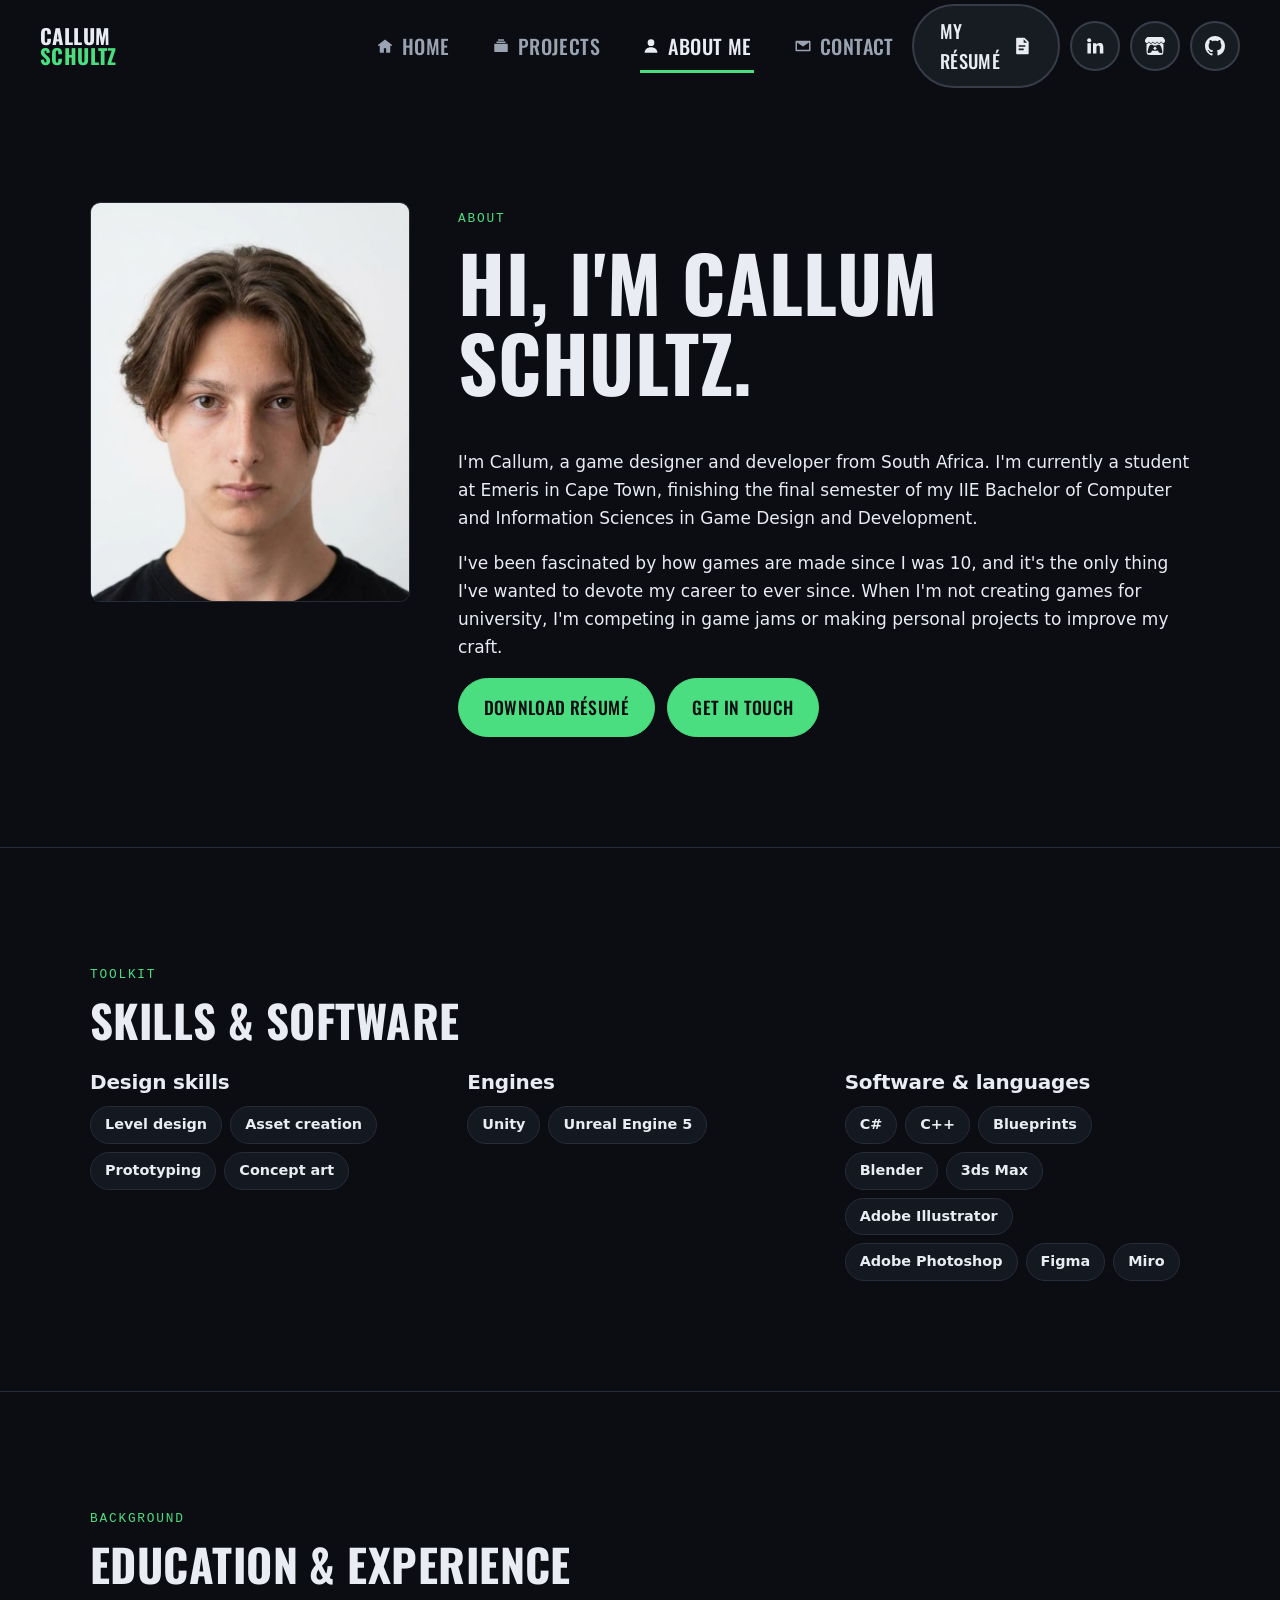
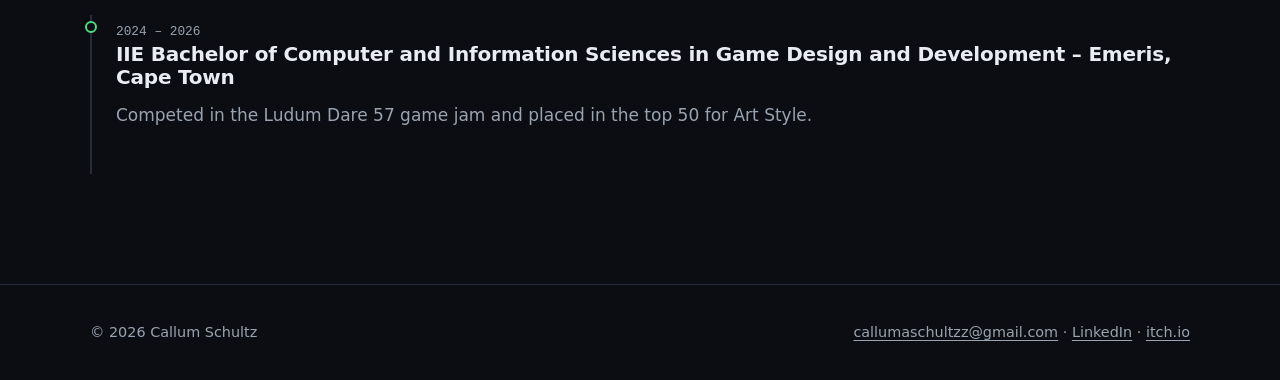
==== commit 0aa52c25: "Add résumé PDF and switch on all résumé buttons One-page A4 résumé at assets/resume/resume.pdf; it d" ====
--- a/about.html
+++ b/about.html
@@ -25,7 +25,7 @@
           <li><a href="contact.html"><svg viewBox="0 0 24 24" aria-hidden="true"><path fill="currentColor" d="M3 5h18a1 1 0 0 1 1 1v12a1 1 0 0 1-1 1H3a1 1 0 0 1-1-1V6a1 1 0 0 1 1-1zm1 2.3V17h16V7.3l-8 5.4z"/></svg><span>Contact</span></a></li>
         </ul>
         <div class="header-actions">
-          <!-- Résumé hidden until assets/resume/resume.pdf exists: <a class="pill" href="assets/resume/resume.pdf" download><span>My résumé</span><svg viewBox="0 0 24 24" aria-hidden="true"><path fill="currentColor" d="M6 2h9l5 5v14a1 1 0 0 1-1 1H6a1 1 0 0 1-1-1V3a1 1 0 0 1 1-1zm2 9v2h8v-2zm0 4v2h6v-2zm6-11v4h4z"/></svg></a> -->
+          <a class="pill" href="assets/resume/resume.pdf" download="Callum-Schultz-Resume.pdf"><span>My résumé</span><svg viewBox="0 0 24 24" aria-hidden="true"><path fill="currentColor" d="M6 2h9l5 5v14a1 1 0 0 1-1 1H6a1 1 0 0 1-1-1V3a1 1 0 0 1 1-1zm2 9v2h8v-2zm0 4v2h6v-2zm6-11v4h4z"/></svg></a>
           <a class="icon-btn" href="https://www.linkedin.com/in/callum-schultz-7b737137b/" rel="noopener" aria-label="LinkedIn"><svg viewBox="0 0 24 24" aria-hidden="true"><circle cx="5" cy="5" r="2.4" fill="currentColor"/><rect x="2.9" y="8.6" width="4.2" height="12.4" fill="currentColor"/><path fill="currentColor" d="M9.6 8.6h4v1.8c.6-1.1 2-2.1 4.1-2.1 3.6 0 4.3 2.3 4.3 5.4V21h-4.2v-6.3c0-1.5 0-3.3-2-3.3s-2.1 1.5-2.1 3.2V21H9.6z"/></svg></a>
           <a class="icon-btn" href="https://callum-schultz.itch.io/" rel="noopener" aria-label="itch.io"><svg viewBox="0 0 24 24" aria-hidden="true"><path fill="currentColor" d="M3.13 1.338C2.08 1.96.02 4.328 0 4.95v1.03c0 1.303 1.22 2.45 2.325 2.45 1.33 0 2.436-1.102 2.436-2.41 0 1.308 1.07 2.41 2.4 2.41 1.328 0 2.362-1.102 2.362-2.41 0 1.308 1.137 2.41 2.466 2.41h.024c1.33 0 2.466-1.102 2.466-2.41 0 1.308 1.034 2.41 2.363 2.41 1.33 0 2.4-1.102 2.4-2.41 0 1.308 1.106 2.41 2.435 2.41C22.78 8.43 24 7.282 24 5.98V4.95c-.02-.62-2.082-2.99-3.13-3.612-3.253-.114-5.508-.134-8.87-.133-3.362 0-7.945.053-8.87.133zm6.376 6.477a2.74 2.74 0 0 1-.468.602c-.5.49-1.19.795-1.947.795a2.786 2.786 0 0 1-1.95-.795c-.182-.178-.32-.37-.446-.59-.127.222-.303.412-.486.59a2.788 2.788 0 0 1-1.95.795c-.092 0-.187-.025-.264-.052-.107 1.113-.152 2.176-.168 2.95v.005l-.006 1.167c.02 2.334-.23 7.564 1.03 8.85 1.952.454 5.545.662 9.15.663 3.605 0 7.198-.21 9.15-.664 1.26-1.284 1.01-6.514 1.03-8.848l-.006-1.167v-.004c-.016-.775-.06-1.838-.168-2.95-.077.026-.172.052-.263.052a2.788 2.788 0 0 1-1.95-.795c-.184-.178-.36-.368-.486-.59-.127.22-.265.412-.447.59a2.786 2.786 0 0 1-1.95.794c-.76 0-1.446-.303-1.948-.793a2.74 2.74 0 0 1-.468-.602 2.738 2.738 0 0 1-.463.602 2.787 2.787 0 0 1-1.95.794h-.16a2.787 2.787 0 0 1-1.95-.793 2.738 2.738 0 0 1-.464-.602zm-2.004 2.59v.002c.795.002 1.5 0 2.373.953.687-.072 1.406-.108 2.125-.107.72 0 1.438.035 2.125.107.873-.953 1.578-.95 2.372-.953.376 0 1.876 0 2.92 2.934l1.123 4.028c.832 2.995-.266 3.068-1.636 3.07-2.03-.075-3.156-1.55-3.156-3.025-1.124.184-2.436.276-3.748.277-1.312 0-2.624-.093-3.748-.277 0 1.475-1.125 2.95-3.156 3.026-1.37-.004-2.468-.077-1.636-3.072l1.122-4.027c1.045-2.934 2.545-2.934 2.92-2.934zM12 12.714c-.002.002-2.14 1.964-2.523 2.662l1.4-.056v1.22c0 .056.56.033 1.123.007.562.026 1.124.05 1.124-.008v-1.22l1.4.055C14.138 14.677 12 12.713 12 12.713z"/></svg></a>
           <a class="icon-btn" href="https://github.com/Callumschultz" rel="noopener" aria-label="GitHub"><svg viewBox="0 0 16 16" aria-hidden="true"><path fill="currentColor" d="M8 0C3.58 0 0 3.58 0 8c0 3.54 2.29 6.53 5.47 7.59.4.07.55-.17.55-.38 0-.19-.01-.82-.01-1.49-2.01.37-2.53-.49-2.69-.94-.09-.23-.48-.94-.82-1.13-.28-.15-.68-.52-.01-.53.63-.01 1.08.58 1.23.82.72 1.21 1.87.87 2.33.66.07-.52.28-.87.51-1.07-1.78-.2-3.64-.89-3.64-3.95 0-.87.31-1.59.82-2.15-.08-.2-.36-1.02.08-2.12 0 0 .67-.21 2.2.82.64-.18 1.32-.27 2-.27.68 0 1.36.09 2 .27 1.53-1.04 2.2-.82 2.2-.82.44 1.1.16 1.92.08 2.12.51.56.82 1.27.82 2.15 0 3.07-1.87 3.75-3.65 3.95.29.25.54.73.54 1.48 0 1.07-.01 1.93-.01 2.2 0 .21.15.46.55.38A8.013 8.013 0 0016 8c0-4.42-3.58-8-8-8z"/></svg></a>
@@ -46,7 +46,7 @@
           <p>I'm Callum, a game designer and developer from South Africa. I'm currently a student at Emeris in Cape Town, finishing the final semester of my IIE Bachelor of Computer and Information Sciences in Game Design and Development.</p>
           <p>I've been fascinated by how games are made since I was 10, and it's the only thing I've wanted to devote my career to ever since. When I'm not creating games for university, I'm competing in game jams or making personal projects to improve my craft.</p>
           <div class="btn-row">
-            <!-- Résumé hidden until assets/resume/resume.pdf exists: <a class="btn" href="assets/resume/resume.pdf" download>Download résumé</a> -->
+            <a class="btn" href="assets/resume/resume.pdf" download="Callum-Schultz-Resume.pdf">Download résumé</a>
             <a class="btn" href="contact.html">Get in touch</a>
           </div>
         </div>
--- a/css/style.css
+++ b/css/style.css
@@ -363,6 +363,25 @@
 .video-embed { position: relative; aspect-ratio: 16 / 9; background: var(--bg-sunken); border-radius: var(--radius); overflow: hidden; border: 1px solid var(--line); }
 .video-embed iframe { position: absolute; inset: 0; width: 100%; height: 100%; border: 0; }
 
+/* ---------- Click-to-play YouTube ---------- */
+.video-lite__btn { position: absolute; inset: 0; width: 100%; height: 100%; padding: 0; border: 0; background: #000; cursor: pointer; }
+.video-lite__btn img { position: absolute; inset: 0; width: 100%; height: 100%; object-fit: cover; transition: transform 0.6s ease, opacity 0.3s ease; }
+.video-lite__btn:hover img { transform: scale(1.03); }
+.video-lite__play {
+  position: absolute; left: 50%; top: 80%; width: 80px; height: 80px; translate: -50% -50%;
+  display: grid; place-items: center; border-radius: 50%;
+  background: var(--accent); color: #0b0d12;
+  box-shadow: 0 0 0 10px rgba(74, 222, 128, 0.18), 0 12px 40px rgba(0, 0, 0, 0.5);
+  transition: transform 0.25s ease, box-shadow 0.25s ease;
+}
+.video-lite__play svg { width: 38px; height: 38px; margin-left: 5px; }
+.video-lite__btn:hover .video-lite__play, .video-lite__btn:focus-visible .video-lite__play { transform: scale(1.08); box-shadow: 0 0 0 16px rgba(74, 222, 128, 0.22), 0 12px 40px rgba(0, 0, 0, 0.5); }
+.video-link { margin: 14px 0 0; font-size: 0.95rem; }
+@media (max-width: 600px) {
+  .video-lite__play { top: 84%; width: 50px; height: 50px; box-shadow: 0 0 0 6px rgba(74, 222, 128, 0.18), 0 8px 24px rgba(0, 0, 0, 0.5); }
+  .video-lite__play svg { width: 24px; height: 24px; margin-left: 3px; }
+}
+
 /* ---------- Screenshot gallery (project pages) ---------- */
 .gallery { display: grid; gap: 14px; margin-bottom: 32px; }
 .gallery__main {
